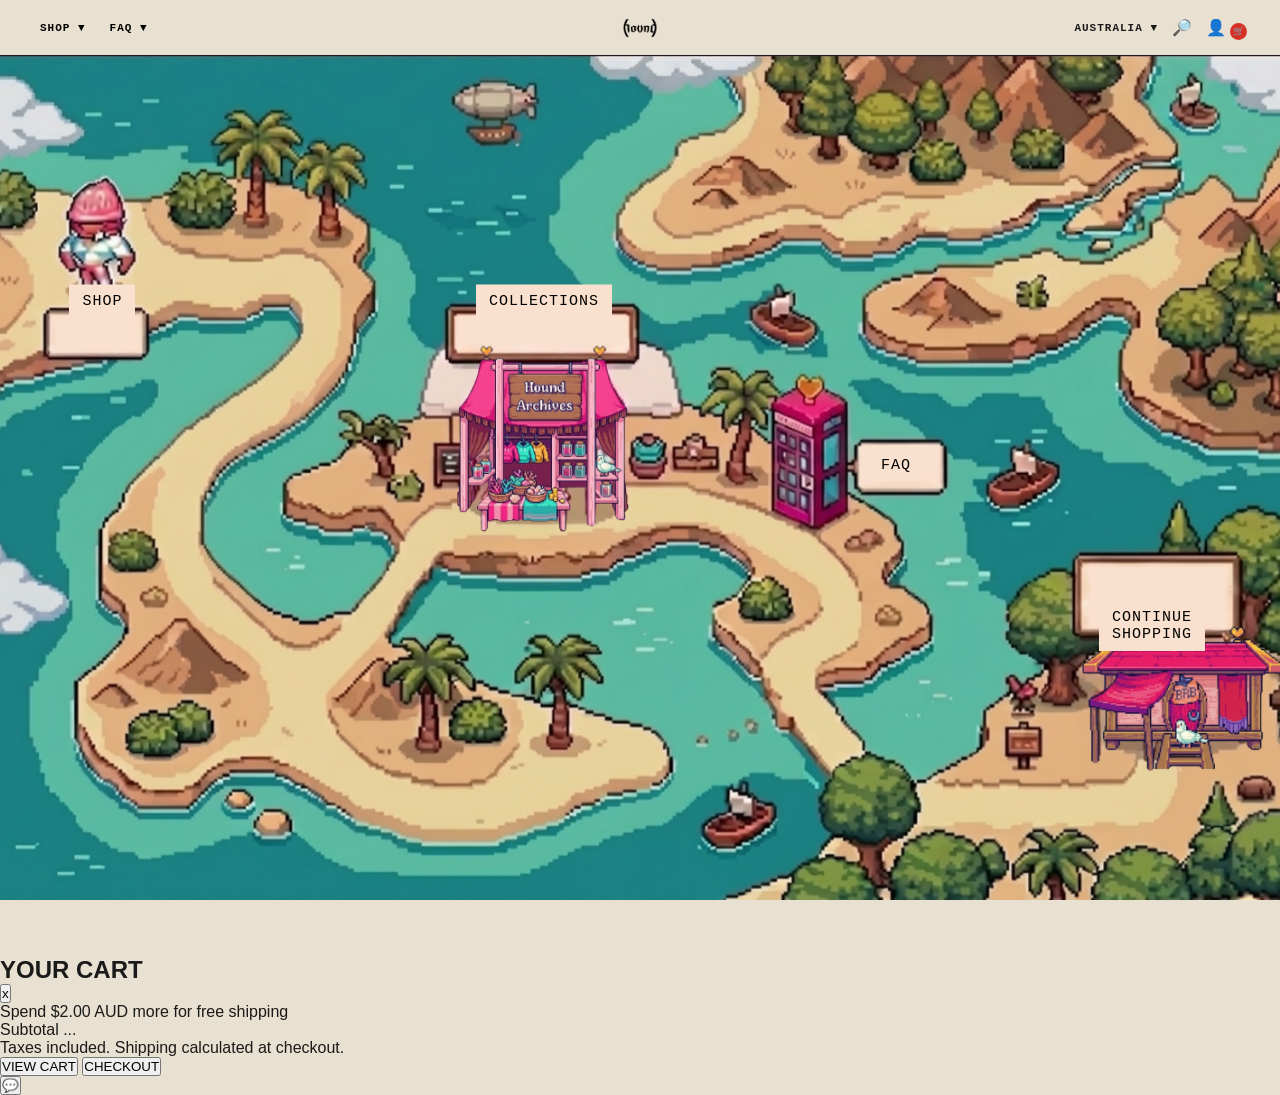
==== main.html @ 7e5f32ad "fixing pages" ====
<!DOCTYPE html>
<html lang="en">
<head>
    <meta charset="UTF-8">
    <title>Hound</title>

  
    <link rel="stylesheet" href="style.css">
</head>
<body>

<!--nav--->
<nav class="nav">
  <div class="nav__left">
      <button class="nav__btn" onclick="goto('products')" >SHOP ▼</button>
      <button class="nav__btn">FAQ ▼</button>
    </div>

    <div class="nav__logo" onclick="goto('home')">
      <img src="logo.png" alt="Hound" />
    </div>
  
  </div>
    
    <div class="nav__right">
          <span class="nav__country">AUSTRALIA ▼</span>
          <button class="nav__icon" aria-label="Search">🔎</button>
          <button class="nav__icon" aria-label="Account">👤</button>
          <button class="nav__cart" onclick="openCartDrawer()" aria-label="Open cart">
            <span class="nav__cart-badge" id="cart-badge">🛒</span>
            </button>
          </div>
    </nav>
      
  <!--home--->
<main class="page active" id="page-home">
  <div class="hero">
    <img src="bg.png" alt="Hound World Map"/>
    <button class="hotspot" style="left:8%; top:29%;" onclick="goto('products')">SHOP</button>
    <button class="hotspot" style="left:42.5%; top:29%;" onclick="goto('products')">COLLECTIONS</button>
    <button class="hotspot" style="left:70%; top:48.5%;">FAQ</button>
    <button class="hotspot" style="left: 90%; top:67.5%;" onclick="goto('products')">CONTINUE<br>SHOPPING</button>
  </div>
</main>

  <!--product page--->
  <main class="page" id="page-products">
    <div class="products__header">
      <p class="breadcrumb"><span onclick="goto('home')">HOME</span>/ ALL PRODUCTS</p>
      <h1 class="products__title">ALL PRODUCTS</h1>
      <div class="products__toolbar">
        <div class="products__toolbar-left">
          <button class="filter-btn">FILTER ▼</button>
          <span class="showing-count">SHOWING 8/8 PRODUCTS</span>
    </div>
    <button class="sort-btn">ALPHABETICALLY A-Z ▼</button>
  </div>
</div>
<div class="product-grid" id="product-grid"></div>
<footer class="footer">
  <div class="footer__newsletter">
    <p>Recieve updates first on offers, releases and more</p>
  <div class="newsletter-form">
    <input type="email" placeholder="Email address"/>
    <button type="button">SUBSCRIBE</button>
  </div>
</div>
<div class="footer__links">
  <p class="footer__links-title">ABOUT</p>
  <a>Our Story</a><a>Sustainability</a><a>Careers</a>
  </div>
</footer>
<p class="footer-copy">Copyright &copy; 2026 Hound Archives.</p>
</main>

<!--product page details--->
<main class="page" id="page-detail">
  <div class="detail__layout">
    <div class="detail__images" id="detail-images"></div>
    <div class="detail__info">
      <button class="back-btn" onclick="goto('products')">← BACK</button>
    <span class="preorder-badge" id="detail-badge">PRE-ORDER</span>
    <h1 class="detail__title" id="detail-title"></h1>
    <p class="detail__price" id="detail-price"></p>
    <div class="detail__desc" id="detail-desc"></div>
    <div class="swatch-section">
      <p class="swatch-label">COLOR<span id="swatch-label-text"></span></p>
        <div class="swatches" id="detail-swatches"></div>
      </div>
      <div class="swatch-section">
        <p class="swatch-label">SIZE</p>
        <div class="size-options" id="detail-sizes"></div>
      </div>
      <button class="preorder-btn" onclick="addToCartFromDetail()">PRE-ORDER NOW</button>
        </div>
      </div>
    </main>

    <!--product page checkout--->
    <main class="page" id="page-checkout">
      <div class="products__header">
        <p class="breadcrumb"><span onclick="goto('home')">HOME</span>/ ALL PRODUCTS</p>
        <h1 class="products__title">ALL PRODUCTS</h1>
        <div class="products__toolbar">
        <div class="products__toolbar-left">
          <button class="filter-btn">FILTER ▼</button>
          <span class="showing-count">SHOWING 8/8 PRODUCTS</span>
    </div>
    <button class="sort-btn">ALPHABETICALLY A-Z ▼</button>
    </div>
  </div>
  <div class="product-grid" id="product-grid"></div>
  <footer class="footer">
    <div class="footer__newsletter">
    <p>Receive updates first on offers, releases and more.</p>
    <div class="newsletter-form">
      <input type="email" placeholder="Email address" />
      <button type="button">SUBSCRIBE</button>
    </div>
  </div>
  <div class="footer__links">
    <p class="footer__links-title">ABOUT</p>
    <a>Our Story</a><a>Sustainability</a><a>Careers</a>
  </div>
</footer>
  <p class="footer-copy">Copyright &copy; 2026 Hound Archives.</p>
  </main>

<!--product page confrim--->
  <main class="page" id="page-confirm">
    <div class="confirm-wrap">
      <h1 class="confirm_title">ORDER<br>CONFIRMED!</h1>
      <p class="confirm__sub"> Order #12378617263 - Confirmed </p>
      <button class="btn-back-order" onclick="goto('order')">Go To Your Order</button>
</div>
</main>

  <!--half cart--->
  <div class="cart-overlay" id="cart-overlay">
    <div class="cart-backdrop" onclick="closeCartDrawer()"></div>
    <div class="cart-drawer">
      <div class="cart-drawer__header">
      <h2 class="cart-drawer__title">YOUR CART</h2>
      <button class="cart-drawer__close" onclick="closeCartDrawer()">x</button>
      <div class="cart-drawer__shipping">
      Spend $2.00 AUD more for free shipping
      <div class="shipping-bar"><div class="shipping-bar-fill"></div>
      <div class="cart-drawer__items" id="cart-items"></div>
      <div class="cart-drawer__footer">
      <div class="cart-subtotal">
      <span class="cart-subtotal__label">Subtotal</span>
      <span class="cart-subtotal__amount" id="cart-total">...</span>
      <p class="cart-tax-note">Taxes included. Shipping calculated at checkout.</p>
      <div class="cart-actios">
        <button class="btn-view-cart" onclick="closeCartDrawer()">VIEW CART</button>
        <button class="btn-co" onclick="goToCheckout()">CHECKOUT</button>

      </div>


    </div>
</div>
















  <button class="chatbot">💬</button>

   
    <script src="script.js"></script>



   
















</body>
</html>
---- style.css ----
@font-face {
  font-family: 'MyCustomFont';
  src: url(minecraft.ttf);
}

:root {
--cream: #e8e0d0;
--dark: #1a1a1a;
--red: #d93025;
--muted: rgba(0,0,0,0.12);
--pixel-font: 'MyCustomFont', monospace;
--mono-font: 'MyCustomFont', monospace;
--body-font: 'MyCustomFont', sans-serif;
--nav-h: 56px;
--ease: 0.18s ease;
}

/*--reset---*/
*, *::before, *::after { margin: 0; padding: 0; box-sizing: border-box;}
html, body {overflow-x: hidden;}
body {font-family: var(--body-font); background: var(--cream); color: var(--dark);}
img {display: block;}
button {font-family: inherit; cursor: pointer;}

/*--pages---*/
.page {display: none; min-height: 100vh; flex-direction: column; animation: fadeIn 0.25s ease;}
.page.active {display: flex;}
@keyframes fadeIn {from {opacity:0;} to {opacity:1;} }

/*--nav---*/
.nav{
display: grid;
grid-template-columns: 1fr auto 1fr;
align-items: center;
height: var(--nav-h);
padding: 0 40px;
background: var(--cream);
border-bottom: 1.5px solid var(--dark);position: sticky;
top: 0;
z-index: 100;
}

.nav__left  { display: flex; gap: 24px; align-items: center; }
.nav__right { display: flex; gap: 14px; align-items: center; justify-content: flex-end; }
.nav__logo img { height: 50px; width:auto; }


.nav__btn { font-family: var(--mono-font); font-size: 11px; font-weight: 700;
letter-spacing: 1px; background: none; border: none;
text-transform: uppercase; transition: opacity var(--ease);
}

.nav__btn:hover { opacity: 0.6; }
.nav__country { font-family: var(--mono-font); font-size: 11px; font-weight: 700; letter-spacing: 1px; }
.nav__icon { background: none; border: none; font-size: 16px; transition: transform var(--ease); }
.nav__icon:hover { transform: scale(1.15); }
.nav__cart { position: relative; background: none; border: none; font-size: 18px; transition: transform var(--ease); }
.nav__cart:hover { transform: scale(1.1); }
.nav__cart-badge { position: absolute; top: -5px; right: -7px;
background: var(--red); color: #fff;
font-size: 9px; width: 17px; height: 17px;
border-radius: 50%; display: flex; align-items: center; justify-content: center;
font-family: var(--mono-font); font-weight: 700; pointer-events: none;
}

/*--home---*/
#page-home {
  height: 100vh;
  overflow: hidden;
}

.hero {
  position: relative;
  width: 100%;
  height: calc(100vh - 56px);
  overflow: hidden;
}

.hero img {
  position: absolute;
  width: 100%;
  height: 100%;
  object-fit: cover;
}
 
.hotspot {
  position: absolute;
  transform: translate(-50%, -50%);  
  background: #fae0ce;
  border: none;
  font-family: var(--pixel-font);
  font-size: 15px;
  padding: 8px 13px;
  letter-spacing: 1px;
  text-transform: uppercase;
  white-space: nowrap;
  cursor: pointer;
}
.breadcrumb {font-size: 11px; letter-spacing: 1px; margin-bottom: 12px; font-family: monospace; cursor: pointer; text-decoration: underline;}
.products__title{font-family: 'MyCustomFont'; font-size: 28px; letter-spacing: 2px; margin-bottom: 20px;}
.products__toolbar{display: flex; justify-content: space-between; align-items: center; border-top: 1.5px solid var(--dark); border-bottom:1.5px solid var(--dark); padding: 8px ;}
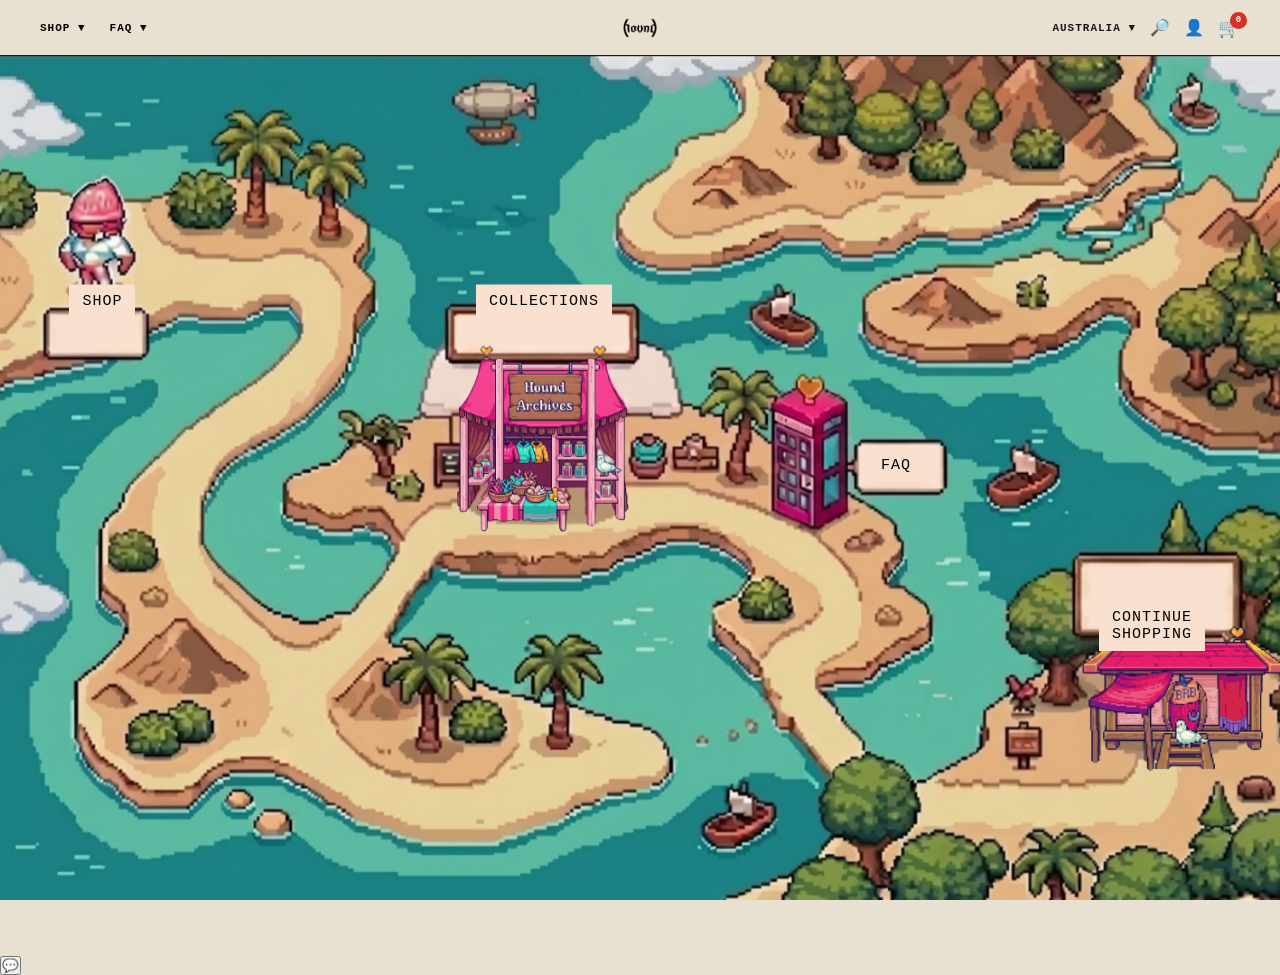
==== commit 04141caa: "cart popup" ====
--- a/main.html
+++ b/main.html
@@ -26,8 +26,8 @@
           <span class="nav__country">AUSTRALIA ▼</span>
           <button class="nav__icon" aria-label="Search">🔎</button>
           <button class="nav__icon" aria-label="Account">👤</button>
-          <button class="nav__cart" onclick="openCartDrawer()" aria-label="Open cart">
-            <span class="nav__cart-badge" id="cart-badge">🛒</span>
+          <button class="nav__cart" onclick="openCartDrawer()"> 🛒
+            <span class="nav__cart-badge" id="cart-badge">0</span>
             </button>
           </div>
     </nav>
@@ -142,22 +142,26 @@
       <div class="cart-drawer__header">
       <h2 class="cart-drawer__title">YOUR CART</h2>
       <button class="cart-drawer__close" onclick="closeCartDrawer()">x</button>
+      </div>
       <div class="cart-drawer__shipping">
       Spend $2.00 AUD more for free shipping
       <div class="shipping-bar"><div class="shipping-bar-fill"></div>
+    </div>
+  </div>
       <div class="cart-drawer__items" id="cart-items"></div>
       <div class="cart-drawer__footer">
       <div class="cart-subtotal">
       <span class="cart-subtotal__label">Subtotal</span>
       <span class="cart-subtotal__amount" id="cart-total">...</span>
       <p class="cart-tax-note">Taxes included. Shipping calculated at checkout.</p>
-      <div class="cart-actios">
+    </div>
+      <div class="cart-actions">
         <button class="btn-view-cart" onclick="closeCartDrawer()">VIEW CART</button>
+      
         <button class="btn-co" onclick="goToCheckout()">CHECKOUT</button>
 
-      </div>
-
-
+          </div>
+      </div>
     </div>
 </div>
 
--- a/style.css
+++ b/style.css
@@ -101,4 +101,8 @@
 .products__toolbar{display: flex; justify-content: space-between; align-items: center; border-top: 1.5px solid var(--dark); border-bottom:1.5px solid var(--dark); padding: 8px ;}
 
 
- + /*--cart---*/
+ .cart-overlay {display: none; position: fixed; inset: 0; z-index: 200; background: rgba(0,0,0,0.50);}
+ .cart-overlay.open {display: flex;}
+ .cart-backdrop {flex: 1; background: rgba(0,0,0,0.12);}
+ .cart-drawer {width: 420px; background: #e8e0d0; display: flex;flex-direction: column; box-shadow: -6px 0 28px rgba(0,0,0,0.12); max-height: 100vh;}
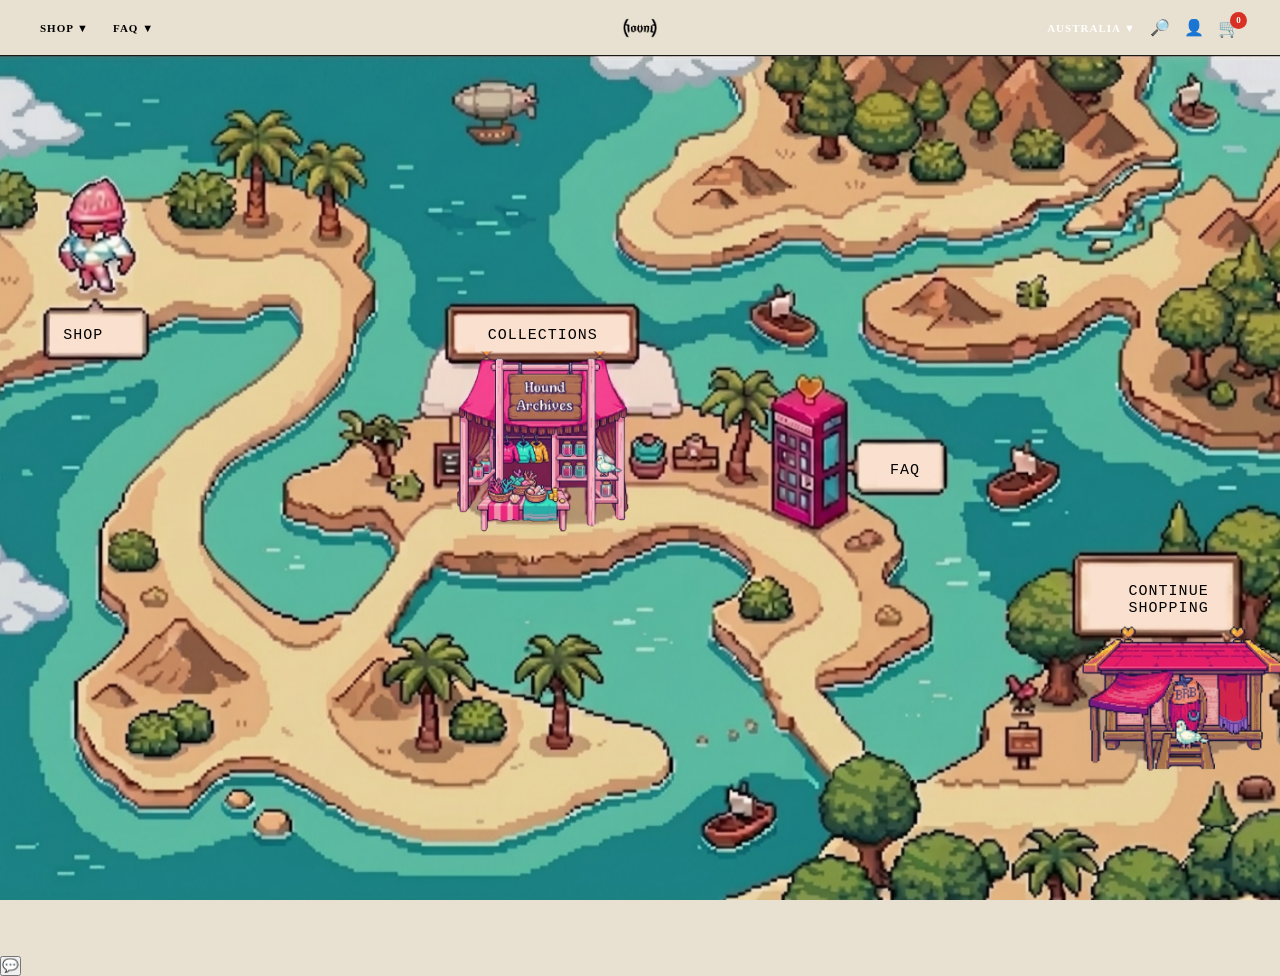
==== commit 69e70e6e: "cart refinment n product grid" ====
--- a/main.html
+++ b/main.html
@@ -20,7 +20,7 @@
       <img src="logo.png" alt="Hound" />
     </div>
   
-  </div>
+  
     
     <div class="nav__right">
           <span class="nav__country">AUSTRALIA ▼</span>
@@ -36,27 +36,27 @@
 <main class="page active" id="page-home">
   <div class="hero">
     <img src="bg.png" alt="Hound World Map"/>
-    <button class="hotspot" style="left:8%; top:29%;" onclick="goto('products')">SHOP</button>
-    <button class="hotspot" style="left:42.5%; top:29%;" onclick="goto('products')">COLLECTIONS</button>
-    <button class="hotspot" style="left:70%; top:48.5%;">FAQ</button>
-    <button class="hotspot" style="left: 90%; top:67.5%;" onclick="goto('products')">CONTINUE<br>SHOPPING</button>
+    <button class="hotspot" style="left:6.5%; top:33%;" onclick="goto('products')">SHOP</button>
+    <button class="hotspot" style="left:42.4%; top:33%;" onclick="goto('products')">COLLECTIONS</button>
+    <button class="hotspot" style="left:70.7%; top:49%;">FAQ</button>
+    <button class="hotspot" style="left: 91.3%; top:64.5%;" onclick="goto('products')">CONTINUE<br>SHOPPING</button>
   </div>
 </main>
 
   <!--product page--->
   <main class="page" id="page-products">
-    <div class="products__header">
+    <div class="products__bg">
       <p class="breadcrumb"><span onclick="goto('home')">HOME</span>/ ALL PRODUCTS</p>
       <h1 class="products__title">ALL PRODUCTS</h1>
       <div class="products__toolbar">
         <div class="products__toolbar-left">
           <button class="filter-btn">FILTER ▼</button>
-          <span class="showing-count">SHOWING 8/8 PRODUCTS</span>
+          <span class="showing-count">SHOWING 7/7 PRODUCTS</span>
     </div>
     <button class="sort-btn">ALPHABETICALLY A-Z ▼</button>
   </div>
-</div>
-<div class="product-grid" id="product-grid"></div>
+  <div class="product-grid" id="product-grid"></div>
+</div>
 <footer class="footer">
   <div class="footer__newsletter">
     <p>Recieve updates first on offers, releases and more</p>
--- a/style.css
+++ b/style.css
@@ -9,8 +9,7 @@
 --red: #d93025;
 --muted: rgba(0,0,0,0.12);
 --pixel-font: 'MyCustomFont', monospace;
---mono-font: 'MyCustomFont', monospace;
---body-font: 'MyCustomFont', sans-serif;
+--mono-font: monospace;
 --nav-h: 56px;
 --ease: 0.18s ease;
 }
@@ -18,14 +17,14 @@
 /*--reset---*/
 *, *::before, *::after { margin: 0; padding: 0; box-sizing: border-box;}
 html, body {overflow-x: hidden;}
-body {font-family: var(--body-font); background: var(--cream); color: var(--dark);}
+body {font-family: 'MyCustomFont'; background: var(--cream); color: #fff;}
 img {display: block;}
 button {font-family: inherit; cursor: pointer;}
 
 /*--pages---*/
 .page {display: none; min-height: 100vh; flex-direction: column; animation: fadeIn 0.25s ease;}
 .page.active {display: flex;}
-@keyframes fadeIn {from {opacity:0;} to {opacity:1;} }
+
 
 /*--nav---*/
 .nav{
@@ -45,26 +44,26 @@
 .nav__logo img { height: 50px; width:auto; }
 
 
-.nav__btn { font-family: var(--mono-font); font-size: 11px; font-weight: 700;
+.nav__btn { font-family: 'MyCustomFont'; font-size: 11px; font-weight: 700;
 letter-spacing: 1px; background: none; border: none;
 text-transform: uppercase; transition: opacity var(--ease);
 }
 
 .nav__btn:hover { opacity: 0.6; }
-.nav__country { font-family: var(--mono-font); font-size: 11px; font-weight: 700; letter-spacing: 1px; }
-.nav__icon { background: none; border: none; font-size: 16px; transition: transform var(--ease); }
+.nav__country { font-family: 'MyCustomFont'; font-size: 11px; font-weight: 700; letter-spacing: 1px; }
+.nav__icon { background: none; border: none; font-size: 16px; }
 .nav__icon:hover { transform: scale(1.15); }
-.nav__cart { position: relative; background: none; border: none; font-size: 18px; transition: transform var(--ease); }
+.nav__cart { position: relative; background: none; border: none; font-size: 18px;}
 .nav__cart:hover { transform: scale(1.1); }
 .nav__cart-badge { position: absolute; top: -5px; right: -7px;
 background: var(--red); color: #fff;
 font-size: 9px; width: 17px; height: 17px;
 border-radius: 50%; display: flex; align-items: center; justify-content: center;
-font-family: var(--mono-font); font-weight: 700; pointer-events: none;
+font-family: 'MyCustomFont'; font-weight: 700; pointer-events: none;
 }
 
 /*--home---*/
-#page-home {
+.page-home {
   height: 100vh;
   overflow: hidden;
 }
@@ -96,13 +95,76 @@
   white-space: nowrap;
   cursor: pointer;
 }
-.breadcrumb {font-size: 11px; letter-spacing: 1px; margin-bottom: 12px; font-family: monospace; cursor: pointer; text-decoration: underline;}
+
+ /*--cart popup---*/
+ .cart-overlay {display: none; position: fixed; inset: 0; z-index: 200; background: rgba(0,0,0,0.50);}
+ .cart-overlay.open {display: flex;}
+ .cart-backdrop{flex: 1; background: rgba(0,0,0,0.12);}
+ .cart-drawer{width: 420px; background: #e8e0d0; display: flex;flex-direction: column; box-shadow: -6px 0 28px rgba(0,0,0,0.12); max-height: 100vh;}
+
+ .cart-drawer__header{display: flex; justify-content: space-between; align-items:center; padding: 28px 28px 16px; border-bottom: 1.5px solid color(#1a1a1a); flex-shrink: 0;}
+ .cart-drawer__title{font-size: 22px; font-weight: 600; letter-spacing: 1px;}
+ .cart-drawer__close{background:none; border:none; font-size:22px; font-weight:300; transition:opacity var(--ease);}
+ .cart-drawer__close:hover {opacity: 0.55;}
+ .cart-drawer__shipping { padding: 10px 28px; font-size: 12px; border-bottom: 1px solid var(--muted); flex-shrink: 0; }
+
+ .shipping-bar {width: 100%; height: 3px; background: #ccc; margin-top: 7px; border-radius: 2px; overflow: hidden; }
+ .shipping-bar-fill{background: var(--dark); width: 97%; border-radius: 2px; }
+
+ .cart-drawer__items { flex: 1; overflow-y: auto; padding: 16px 28px; display: flex; flex-direction: column; gap: 22px; }
+ .cart-item { display: flex; gap: 14px; }
+ .cart-item__swatch {width: 72px; height: 88px; flex-shrink: 0;}
+ .cart-item__details{flex: 1; }
+ .cart-item__top{display: flex; justify-content: space-between; gap: 8px;}
+ .cart-item__name{ font-weight: 600; font-size: 14px; margin-bottom: 2px;}
+ .cart-item__price{ font-size: 13px; font-weight: 600; white-space: nowrap; font-family: 'MyCustomFont'; }
+ .cart-item__sub { font-size:12px; opacity: 0.65; margin-bottom:2px; }
+
+ .qty-control { display: inline-flex; align-items: center; gap: 10px; border: 1px solid var(--dark); padding: 4px 10px; margin-top: 10px; }
+ .qty-btn {background: none; border: none; font-size: 15px; font-family: 'MyCustomFont';  }
+ .qty-btn:hover{opacity: 0.55;}
+ .qty-val {font-family: 'MyCustomFont'; font-size: 13px; min-width: 18px; text-align: center; }
+
+ .remove-btn { background: none; border: none; margin-left: 8px; font-size: 14px; opacity: 0.45; transition: opacity var(--ease); }
+ .remove-btn:hover { opacity: 0.9; }
+
+ .cart-drawer__footer { padding: 20px 28px 28px; border-top: 1.5px solid var(--dark); flex-shrink: 0; }
+ .cart-subtotal {display:flex; justify-content:space-between; align-items:baseline; margin-bottom:6px; }
+ .cart-subtotal__label { font-size: 20px; font-weight: 600; }
+ .cart-subtotal__amount { font-size: 22px; font-weight: 700; font-family:'MyCustomFont';}
+ .cart-tax-note{ font-size: 11px; opacity: 0.55; margin-bottom: 18px; }
+ .cart-actions{display: flex; gap: 10px; }
+ .btn-view-cart{flex:1; border:1.5px solid var(--dark); background:none; font-family:'MyCustomFont'; font-size:12px; font-weight:700; padding: 14px; letter-spacing: 1px; transition: background var(--ease), color var(--ease); }
+ .btn-view-cart:hover{ background: var(--dark); color:#e8e0d0; }
+ .btn-checkout{ flex: 1; background: var(--dark); color: #e8e0d0; border: 1.5px solid var(--dark); font-family: 'MyCustomFont'; font-size: 12px; font-weight: 700; padding: 14px; letter-spacing: 1px; transition: opacity var(--ease); }
+ .btn-checkout:hover{ opacity: 0.82; }
+
+  /*--product page---*/
+.products__bg {
+  background-image: url(cloud.png);
+  background-size: cover;
+  background-repeat: no-repeat;
+  background-position: center;
+  min-height: 100vh;
+  
+}
+.breadcrumb {font-size: 11px; letter-spacing: 1px; margin-bottom: 20px; font-family: monospace; cursor: pointer; text-decoration: underline;}
 .products__title{font-family: 'MyCustomFont'; font-size: 28px; letter-spacing: 2px; margin-bottom: 20px;}
 .products__toolbar{display: flex; justify-content: space-between; align-items: center; border-top: 1.5px solid var(--dark); border-bottom:1.5px solid var(--dark); padding: 8px ;}
+.products__toolbar-left{display: flex; gap: 16px; align-items: center;}
+.showing-count{font-size:11px; font-family: monospace; opacity:0.6;}
+.filter-btn { font-family: monospace; font-size: 11px; font-weight: 700; border: 1.5px; background: none; padding: 6px 14px; letter-spacing: 1px; color:#fff;}
+.filter-btn:hover {background: var(--dark); color: #e8e0d0;}
 
+.sort-btn { font-family: monospace; font-size: 11px; font-weight: 700; background: none; border: none; letter-spacing: 1px; color:#fff}
 
- /*--cart---*/
- .cart-overlay {display: none; position: fixed; inset: 0; z-index: 200; background: rgba(0,0,0,0.50);}
- .cart-overlay.open {display: flex;}
- .cart-backdrop {flex: 1; background: rgba(0,0,0,0.12);}
- .cart-drawer {width: 420px; background: #e8e0d0; display: flex;flex-direction: column; box-shadow: -6px 0 28px rgba(0,0,0,0.12); max-height: 100vh;}
+.product-grid {display:grid; grid-template-columns: repeat(4, 1fr); padding: 0 60px }
+.product-card {border-right: 1px solid var(--muted); border-bottom: 1px solid var(--muted); cursor: pointer; transition: opacity var(--ease);}
+.product-card:hover {opacity: 1;}
+.product-card:nth-child(4n) {border-right: none;}
+.product-card__img { width: 100%; aspect-ratio: 3/4; object-fit: cover;} 
+.product-card__placeholder { width: 100%; aspect-ratio: 3/4; display: flex; align-items: center; justify-content: center; font-size: 11px; font-family: var(--mono-font); color: rgba(255,255,255,0.35);}
+.product-card__info {padding: 12px 16px 20px;}
+.product-card__name {font-family: var(--pixel-font); font-size: 8.5px; letter-spacing: 1px; line-height: 1.7; margin-bottom: 5px;}
+.product-card__price {font-family: monospace; font-size: 12px; opacity:0.75;}
+
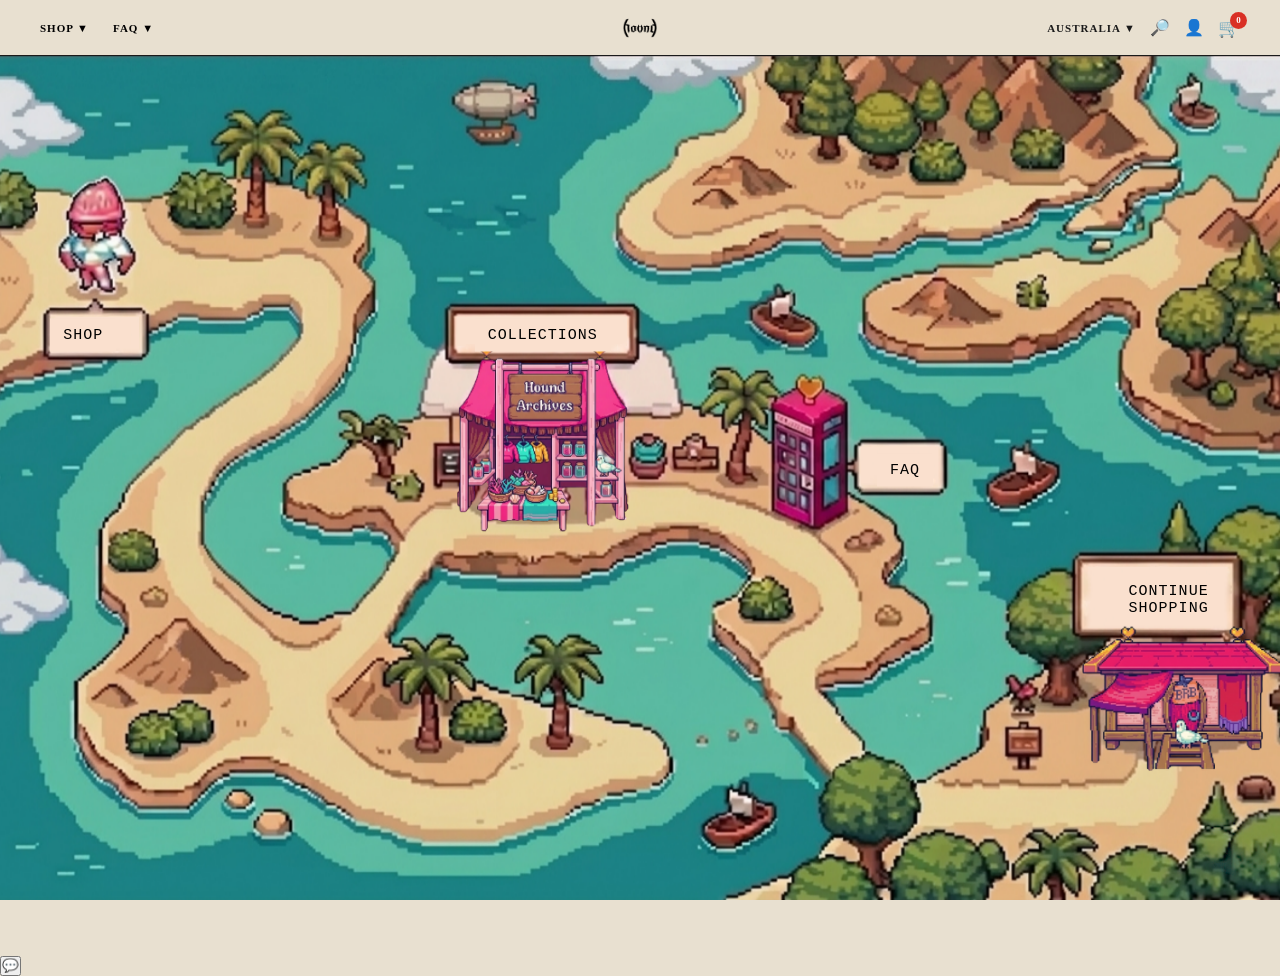
==== commit e37cb0e3: "cart final" ====
--- a/main.html
+++ b/main.html
@@ -24,13 +24,18 @@
     
     <div class="nav__right">
           <span class="nav__country">AUSTRALIA ▼</span>
-          <button class="nav__icon" aria-label="Search">🔎</button>
+          <button class="nav__icon" aria-label="Search" onclick="toggleSearch()">🔎</button>
           <button class="nav__icon" aria-label="Account">👤</button>
           <button class="nav__cart" onclick="openCartDrawer()"> 🛒
             <span class="nav__cart-badge" id="cart-badge">0</span>
             </button>
           </div>
     </nav>
+
+    <div class="search-bar" id="search-bar">
+      <input type="text" id="search-input" placeholder="SEARCH FOR..." oninput="searchProducts()" />
+      <button onclick="toggleSearch()">✕</button>
+    </div>
       
   <!--home--->
 <main class="page active" id="page-home">
@@ -84,7 +89,7 @@
     <p class="detail__price" id="detail-price"></p>
     <div class="detail__desc" id="detail-desc"></div>
     <div class="swatch-section">
-      <p class="swatch-label">COLOR<span id="swatch-label-text"></span></p>
+      <p class="swatch-label" <span id="swatch-label-text"></span></p>
         <div class="swatches" id="detail-swatches"></div>
       </div>
       <div class="swatch-section">
@@ -96,35 +101,92 @@
       </div>
     </main>
 
-    <!--product page checkout--->
-    <main class="page" id="page-checkout">
-      <div class="products__header">
-        <p class="breadcrumb"><span onclick="goto('home')">HOME</span>/ ALL PRODUCTS</p>
-        <h1 class="products__title">ALL PRODUCTS</h1>
-        <div class="products__toolbar">
-        <div class="products__toolbar-left">
-          <button class="filter-btn">FILTER ▼</button>
-          <span class="showing-count">SHOWING 8/8 PRODUCTS</span>
-    </div>
-    <button class="sort-btn">ALPHABETICALLY A-Z ▼</button>
-    </div>
-  </div>
-  <div class="product-grid" id="product-grid"></div>
-  <footer class="footer">
-    <div class="footer__newsletter">
-    <p>Receive updates first on offers, releases and more.</p>
-    <div class="newsletter-form">
-      <input type="email" placeholder="Email address" />
-      <button type="button">SUBSCRIBE</button>
-    </div>
-  </div>
-  <div class="footer__links">
-    <p class="footer__links-title">ABOUT</p>
-    <a>Our Story</a><a>Sustainability</a><a>Careers</a>
-  </div>
-</footer>
-  <p class="footer-copy">Copyright &copy; 2026 Hound Archives.</p>
-  </main>
+  <!--product page checkout--->
+  <main class="page" id="page-checkout">
+    <div class="checkout__layout">
+      <div class="checkout__form-side">
+      <h1 class="checkout__title">CHECKOUT</h1>
+      <div class="form-section">
+        <p class="form-section__title">CONTACT</p>
+        <div class="form-row">
+        <div class="form-field">
+        <label>Email</label>
+        <input type="email" placeholder="hound@gmail.com" />
+        </div>
+      </div>
+    </div>
+      <div class="form-section">
+      <p class="form-section__title">SHIPPING ADDRESS</p>
+      <div class="form-row">
+        <div class="form-field">
+        <label>First name</label>
+        <input type="text" />
+      </div>
+        <div class="form-field">
+          <label>Last name</label>
+            <input type="text" />
+          </div>
+        </div>
+        <div class="form-row">
+        <div class="form-field">
+        <label>Address</label>
+        <input type="text" />
+        </div>
+      </div>
+        <div class="form-row">
+        <div class="form-field">
+        <label>City</label>
+        <input type="text" />
+        </div>
+        <div class="form-field">
+        <label>Postcode</label>
+        <input type="text" />
+      </div>
+    </div>
+  </div>
+        <div class="form-section">
+        <p class="form-section__title">PAYMENT</p>
+        <div class="form-row">
+        <div class="form-field">
+        <label>Card number</label>
+        <input type="text" placeholder="1234 5678 9012 3456" />
+        </div>
+      </div>
+        <div class="form-row">
+        <div class="form-field">
+        <label>Expiry</label>
+        <input type="text" placeholder="MM / YY" />
+        </div>
+        <div class="form-field">
+        <label>CVV</label>
+        <input type="text" placeholder="123" />
+        </div>
+      </div>
+    </div>
+    
+    <button class="btn-pay" onclick="placeOrder()">PAY NOW</button>
+    </div>
+    
+    <div class="checkout__summary-side">
+    <p class="summary-section-title">ORDER SUMMARY</p>
+    <div id="checkout-summary-items"></div>
+    <div class="summary-totals">
+      <div class="summary-row">
+          <span>Subtotal</span>
+            <span id="summary-subtotal">$0.00 AUD</span>
+      </div>
+      <div class="summary-row">
+        <span>Shipping</span>
+          <span>Free</span>
+        </div>
+      <div class="summary-row summary-row--total">
+      <span>Total</span>
+      <span id="summary-total">$0.00 AUD</span>
+      </div>
+    </div>
+  </div>
+</div>
+</main>
 
 <!--product page confrim--->
   <main class="page" id="page-confirm">
@@ -158,7 +220,7 @@
       <div class="cart-actions">
         <button class="btn-view-cart" onclick="closeCartDrawer()">VIEW CART</button>
       
-        <button class="btn-co" onclick="goToCheckout()">CHECKOUT</button>
+        <button class="btn-checkout" onclick="goToCheckout()">CHECKOUT</button>
 
           </div>
       </div>
--- a/style.css
+++ b/style.css
@@ -17,7 +17,7 @@
 /*--reset---*/
 *, *::before, *::after { margin: 0; padding: 0; box-sizing: border-box;}
 html, body {overflow-x: hidden;}
-body {font-family: 'MyCustomFont'; background: var(--cream); color: #fff;}
+body {font-family: 'MyCustomFont'; background: var(--cream); color: #1a1a1a;}
 img {display: block;}
 button {font-family: inherit; cursor: pointer;}
 
@@ -25,6 +25,48 @@
 .page {display: none; min-height: 100vh; flex-direction: column; animation: fadeIn 0.25s ease;}
 .page.active {display: flex;}
 
+/*--search bar---*/
+
+.search-bar {
+position: absolute;
+top: 56px;
+left: 0;
+width: 100%;
+background: var(--cream);
+border-bottom: 1.5px solid var(--dark);
+padding: 12px 40px;
+z-index: 99;
+display: none;
+}
+
+.search-bar.open {
+display: flex;
+gap: 12px;
+align-items: center;
+}
+
+.search-bar input {
+font-family: var(--pixel-font);
+flex: 1;
+border: 1.5px solid var(--dark);
+background: none;
+padding: 10px 14px;
+font-size: 10px;
+letter-spacing: 1px;
+outline: none;
+}
+
+.search-bar button {
+font-size: 18px;
+background: none;
+border: none;
+cursor: pointer;
+opacity: 0.6;
+}
+
+.search-bar button:hover {
+opacity: 1;
+}
 
 /*--nav---*/
 .nav{
@@ -102,7 +144,7 @@
  .cart-backdrop{flex: 1; background: rgba(0,0,0,0.12);}
  .cart-drawer{width: 420px; background: #e8e0d0; display: flex;flex-direction: column; box-shadow: -6px 0 28px rgba(0,0,0,0.12); max-height: 100vh;}
 
- .cart-drawer__header{display: flex; justify-content: space-between; align-items:center; padding: 28px 28px 16px; border-bottom: 1.5px solid color(#1a1a1a); flex-shrink: 0;}
+ .cart-drawer__header{display: flex; justify-content: space-between; align-items:center; padding: 28px 28px 16px; border-bottom: 1.5px solid #fff; flex-shrink: 0;}
  .cart-drawer__title{font-size: 22px; font-weight: 600; letter-spacing: 1px;}
  .cart-drawer__close{background:none; border:none; font-size:22px; font-weight:300; transition:opacity var(--ease);}
  .cart-drawer__close:hover {opacity: 0.55;}
@@ -141,16 +183,18 @@
 
   /*--product page---*/
 .products__bg {
+  padding: 28px 60px 0;
   background-image: url(cloud.png);
   background-size: cover;
   background-repeat: no-repeat;
   background-position: center;
   min-height: 100vh;
+  color: #fff;
   
 }
 .breadcrumb {font-size: 11px; letter-spacing: 1px; margin-bottom: 20px; font-family: monospace; cursor: pointer; text-decoration: underline;}
 .products__title{font-family: 'MyCustomFont'; font-size: 28px; letter-spacing: 2px; margin-bottom: 20px;}
-.products__toolbar{display: flex; justify-content: space-between; align-items: center; border-top: 1.5px solid var(--dark); border-bottom:1.5px solid var(--dark); padding: 8px ;}
+.products__toolbar{display: flex; justify-content: space-between; align-items: center; border-top: 1.5px solid #fff; padding: 8px ; margin-top: -10px;}
 .products__toolbar-left{display: flex; gap: 16px; align-items: center;}
 .showing-count{font-size:11px; font-family: monospace; opacity:0.6;}
 .filter-btn { font-family: monospace; font-size: 11px; font-weight: 700; border: 1.5px; background: none; padding: 6px 14px; letter-spacing: 1px; color:#fff;}
@@ -158,8 +202,8 @@
 
 .sort-btn { font-family: monospace; font-size: 11px; font-weight: 700; background: none; border: none; letter-spacing: 1px; color:#fff}
 
-.product-grid {display:grid; grid-template-columns: repeat(4, 1fr); padding: 0 60px }
-.product-card {border-right: 1px solid var(--muted); border-bottom: 1px solid var(--muted); cursor: pointer; transition: opacity var(--ease);}
+.product-grid {display:grid; grid-template-columns: repeat(4, 1fr); padding: 30px 60px 0; column-gap:40px; row-gap:30px; }
+.product-card {border-right: 1px solid var(--muted); cursor: pointer; transition: opacity var(--ease);}
 .product-card:hover {opacity: 1;}
 .product-card:nth-child(4n) {border-right: none;}
 .product-card__img { width: 100%; aspect-ratio: 3/4; object-fit: cover;} 
@@ -168,3 +212,92 @@
 .product-card__name {font-family: var(--pixel-font); font-size: 8.5px; letter-spacing: 1px; line-height: 1.7; margin-bottom: 5px;}
 .product-card__price {font-family: monospace; font-size: 12px; opacity:0.75;}
 
+/*footer*/
+
+.footer {background: var(--cream); border-top: 1.5px solid var(--dark); padding: 48px 60px 32px; display: grid; grid-template-columns: 1fr 1fr; gap: 40px;}
+.footer__newsletter {display: flex; flex-direction: column; gap: 14px;}
+.footer__newsletter p {font-size: 13px;}
+.newsletter-form {display: flex; border: 1.5px solid var(--dark);}
+.newsletter-form input { flex: 1; border: none; background: none; padding: 10px 14px; font-family: monospace; font-size: 13px; outline: none;}
+.newsletter-form button { background: none; border: none; border-left: 1.5px solid var(--dark); font-family: monospace; font-size: 11px; font-weight: 700; padding: 10px 18px; letter-spacing: 1px; transition: background var(--ease), color var(--ease);}
+.newsletter-form button:hover {background: var(--dark); color: var(--cream); }
+.footer__links {display: flex; flex-direction: column; gap: 10px; align-items: flex-end;}
+.footer__links-title {font-family: var(--mono-font); font-size: 11px; font-weight: 700; letter-spacing: 2px; margin-bottom: 4px; }
+.footer__links a {font-size: 13px; cursor: pointer;}
+.footer__links a:hover {text-decoration: underline;}
+.footer-copy { font-size: 11px; opacity: 0.55; padding: 20px 60px; border-top: 1px solid var(--muted); }
+
+
+/*product detail*/
+.detail__layout {flex: 1; display: grid; grid-template-columns: 1fr 1fr;}
+.detail__images {background: linear-gradient(180deg, #7ec8c0 60%, var(--cream) 100%); display: grid; grid-template-columns: 1fr 1fr; gap: 2px; padding: 2px;}
+.detail__img-wrap {background: #ddd8cc; overflow: hidden; position: relative; }
+.detail__img-wrap img { width: 100%; height: 100%; object-fit: cover; transition: transform 0.4s ease;}
+.detail__img-wrap:hover img { transform: scale(1.03); }
+.tryon-label {position: absolute; bottom: 12px; left: 12px; background: rgba(0,0,0,0.72); color: #fff; font-family: monospace; font-size: 10px; font-weight: 700; padding: 5px 10px; letter-spacing: 1.5px;}
+.detail__info {padding: 48px 48px 40px; display: flex; flex-direction: column; gap: 18px; overflow-y: auto; }
+.back-btn {background: none; border: none; font-family: monospace; font-size: 11px; font-weight: 700; align-self: flex-start; letter-spacing: 1px; opacity: 0.55; transition: opacity var(--ease); }
+.back-btn:hover { opacity: 1; }
+.preorder-badge { display: inline-block; border: 1.5px solid var(--dark); font-family: monospace; font-size: 10px; font-weight: 700; padding: 4px 10px; letter-spacing: 2px; align-self: flex-start; }
+.detail__title {font-family: var(--pixel-font); font-size: 26px; line-height: 1.45; letter-spacing: 2px;}
+.detail__price {font-family: monospace; font-size: 20px; font-weight: 700; }
+.detail__desc {font-size: 13px; line-height: 1.75; font-family: monospace; font-weight: ;}
+.detail__desc ul {margin-top: 8px; padding-left: 20px;}
+.detail__desc li { margin-bottom: 5px; font-size: 12px;}
+.swatch-section {display: flex; flex-direction: column; gap: 10px; }
+.swatch-label { font-family: monospace; font-size: 10px; font-weight: 700; letter-spacing: 2px; text-transform: uppercase; }
+.swatches {display: flex; gap: 8px;}
+.swatch { width: 38px; height: 38px; border: 2px solid transparent; transition: border-color var(--ease), transform 0.1s; }
+.swatch.active, .swatch:hover { border-color: var(--dark); transform: scale(1.08); }
+.size-options { display: flex; gap: 8px; flex-wrap: wrap; }
+.size-btn {width: 46px; height: 38px; border: 1.5px solid var(--dark); background: none; font-family: monospace; font-size: 11px; font-weight: 700; letter-spacing: 1px; transition: background var(--ease), color var(--ease);}
+.size-btn.active, .size-btn:hover { background: var(--dark); color: var(--cream); }
+.preorder-btn {background: var(--red); color: #fff; border: none; font-family: var(--pixel-font); font-size: 11px; letter-spacing: 2px; padding: 18px 36px; text-transform: uppercase; transition: opacity var(--ease); align-self: flex-start; margin-top: 4px;}
+.preorder-btn:hover {opacity: 0.88;}
+
+
+
+
+
+/*ai chatbot*/
+.chatbot-fab{position: fixed; bottom: 28px; right: 28px; width: 52px; height: 52px; background: var(--dark); color: #e8e0d0; border: none; border-radius: 50%; font-size: 20px; z-index: 150; display: flex; align-items: center; justify-content: center; box-shadow: 0 4px 18px rgba(0,0,0,0.28); transition: transform 0.2s;}
+   .chatbot-fab:hover{transform: scale(1.12);}
+
+
+/*checkout*/
+   .checkout__layout{flex: 1; display: grid; grid-template-columns: 1fr 420px;}
+   .checkout__form-side {padding: 48px 60px; border-right: 1.5px solid var(--dark);}
+   .checkout__title {font-family: 'MyCustomFont'; font-size: 18px; letter-spacing: 2px; margin-bottom: 32px;}
+   .form-section {margin-bottom: 30px;}
+   .form-section__title { font-family: var(--mono-font); font-size: 11px; font-weight: 700; letter-spacing: 2px; margin-bottom: 14px; text-transform: uppercase; padding-bottom: 8px; border-bottom: 1px solid var(--muted); }
+   .form-row { display: flex; gap: 12px; margin-bottom: 12px; }
+   .form-field { flex: 1; display: flex; flex-direction: column; gap: 5px; }
+   .form-field label {font-size: 10px; font-family: var(--mono-font); opacity: 0.6; letter-spacing: 1.5px; text-transform: uppercase; }
+   .form-field input, .form-field select { border: 1.5px solid var(--dark); background: none; padding: 11px 12px; font-family: var(--body-font); font-size: 13px; outline: none; width: 100%; }
+   .form-field input:focus {border-color: #555;}
+   .btn-pay { background: var(--dark); color: #e8e0d0; border: none; font-family: var(--pixel-font); font-size: 10px; letter-spacing: 2px; padding: 18px 42px; margin-top: 10px; transition: opacity var(--ease); }
+   .btn-pay:hover{opacity: 0.82;}
+   .checkout__summary-side {padding: 48px 40px; background: #ddd8cc; overflow-y: auto; }
+   .summary-section-title { font-family: var(--mono-font); font-size: 11px; font-weight: 700; letter-spacing: 2px; margin-bottom: 22px; text-transform: uppercase; }
+   .summary-item{display: flex; gap: 12px; margin-bottom: 18px; padding-bottom: 18px; border-bottom: 1px solid rgba(0,0,0,0.1); }
+   .summary-item__img{width: 64px; height: 80px; flex-shrink: 0; position: relative; }
+   .summary-item__qty-badge{position: absolute; top: -8px; right: -8px; width: 20px; height: 20px; background: var(--dark); color: var(--cream); border-radius: 50%; font-size: 10px; display: flex; align-items: center; justify-content: center; font-family: var(--mono-font); }
+   .summary-item__details{flex: 1;}
+   .summary-item__name { font-weight: 600; font-size: 13px; margin-bottom: 3px; }
+   .summary-item__sub{ font-size: 11px; opacity: 0.65; }
+   .summary-item__price { font-family: var(--mono-font); font-size: 13px; font-weight: 700; white-space: nowrap; }
+   .summary-totals { margin-top: 8px; display: flex; flex-direction: column; gap: 11px; }
+   .summary-row { display: flex; justify-content: space-between; font-size: 13px; }
+   .summary-row--total { font-weight: 700; font-size: 16px; border-top: 1.5px solid var(--dark); padding-top: 13px; margin-top: 4px; }
+   
+   /*confirm*/
+   .confirm__wrap { flex: 1; display: flex; align-items: center; justify-content: center; flex-direction: column; gap: 24px; padding: 80px 40px; text-align: center; }
+   .confirm__title{ font-family: 'MyCustomFont'; font-size: 22px; letter-spacing: 3px; line-height: 1.65; }
+   .confirm__sub{font-size: 14px; line-height: 1.8; max-width: 400px; opacity: 0.7; }
+   .btn-back-home{background: var(--dark); color:#e8e0d0; border: none; font-family: var(--pixel-font); font-size: 9px; padding: 16px 34px; letter-spacing: 2px; margin-top: 12px; transition: opacity var(--ease);}
+   .btn-back-home:hover { opacity: 0.78; }
+   
+  
+  
+   
+   
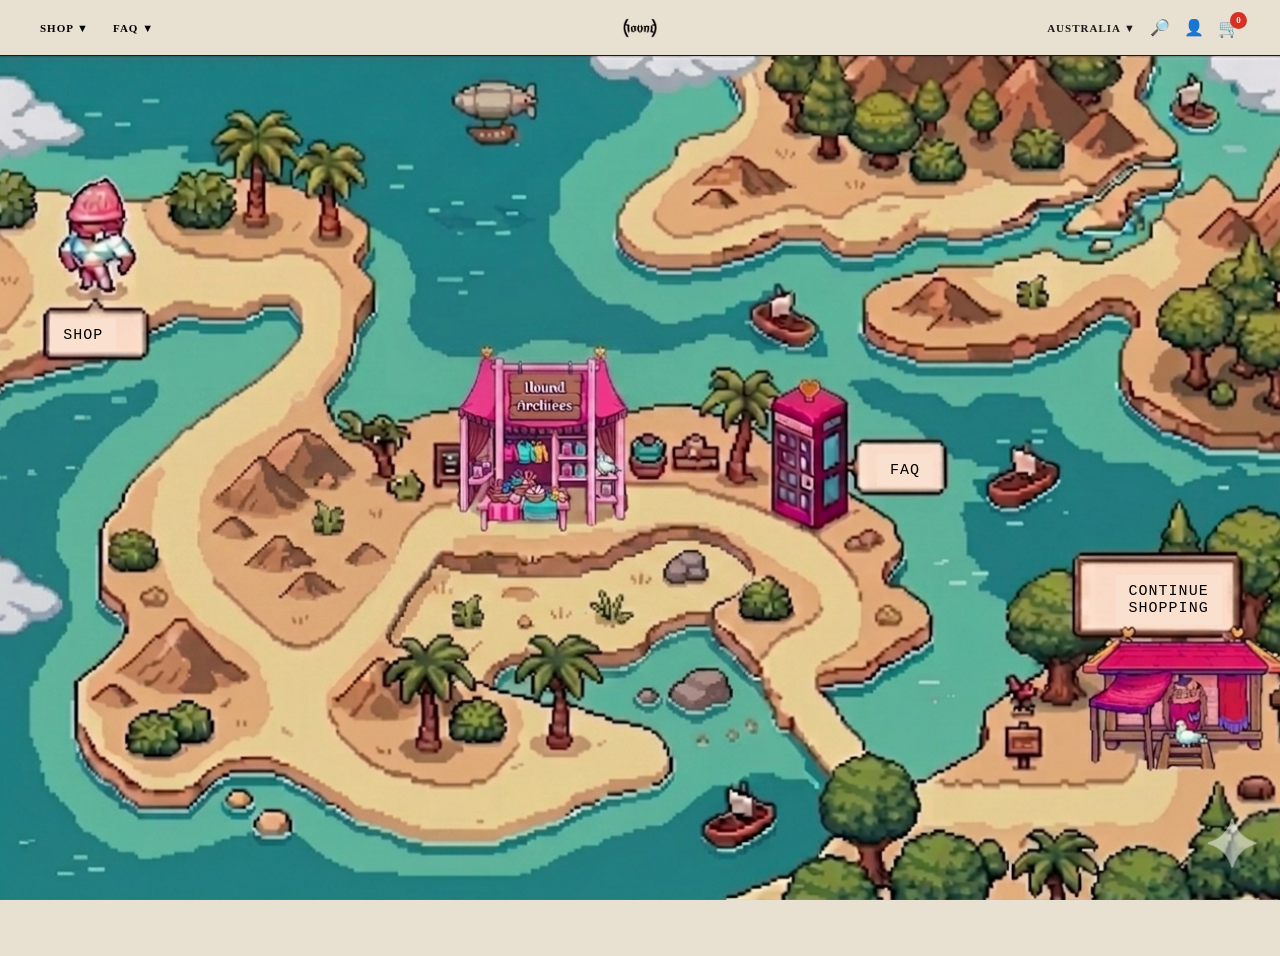
==== commit 245cef41: "remove chatbot" ====
--- a/main.html
+++ b/main.html
@@ -42,7 +42,6 @@
   <div class="hero">
     <img src="bg.png" alt="Hound World Map"/>
     <button class="hotspot" style="left:6.5%; top:33%;" onclick="goto('products')">SHOP</button>
-    <button class="hotspot" style="left:42.4%; top:33%;" onclick="goto('products')">COLLECTIONS</button>
     <button class="hotspot" style="left:70.7%; top:49%;">FAQ</button>
     <button class="hotspot" style="left: 91.3%; top:64.5%;" onclick="goto('products')">CONTINUE<br>SHOPPING</button>
   </div>
@@ -242,7 +241,7 @@
 
 
 
-  <button class="chatbot">💬</button>
+  
 
    
     <script src="script.js"></script>
--- a/style.css
+++ b/style.css
@@ -214,18 +214,18 @@
 
 /*footer*/
 
-.footer {background: var(--cream); border-top: 1.5px solid var(--dark); padding: 48px 60px 32px; display: grid; grid-template-columns: 1fr 1fr; gap: 40px;}
+.footer {font-family: monospace; background: var(--cream); border-top: 1.5px solid var(--dark); padding: 48px 60px 32px; display: grid; grid-template-columns: 1fr 1fr; gap: 40px; font-weight: 400;}
 .footer__newsletter {display: flex; flex-direction: column; gap: 14px;}
 .footer__newsletter p {font-size: 13px;}
 .newsletter-form {display: flex; border: 1.5px solid var(--dark);}
 .newsletter-form input { flex: 1; border: none; background: none; padding: 10px 14px; font-family: monospace; font-size: 13px; outline: none;}
-.newsletter-form button { background: none; border: none; border-left: 1.5px solid var(--dark); font-family: monospace; font-size: 11px; font-weight: 700; padding: 10px 18px; letter-spacing: 1px; transition: background var(--ease), color var(--ease);}
+.newsletter-form button{ background: none; border: none; border-left: 1.5px solid var(--dark); font-family: monospace; font-size: 11px; font-weight: 700; padding: 10px 18px; letter-spacing: 1px; transition: background var(--ease), color var(--ease);}
 .newsletter-form button:hover {background: var(--dark); color: var(--cream); }
 .footer__links {display: flex; flex-direction: column; gap: 10px; align-items: flex-end;}
 .footer__links-title {font-family: var(--mono-font); font-size: 11px; font-weight: 700; letter-spacing: 2px; margin-bottom: 4px; }
 .footer__links a {font-size: 13px; cursor: pointer;}
 .footer__links a:hover {text-decoration: underline;}
-.footer-copy { font-size: 11px; opacity: 0.55; padding: 20px 60px; border-top: 1px solid var(--muted); }
+.footer-copy { font-family: monospace; font-size: 11px; opacity: 0.55; padding: 20px 60px; border-top: 1px solid var(--muted); }
 
 
 /*product detail*/
@@ -234,14 +234,13 @@
 .detail__img-wrap {background: #ddd8cc; overflow: hidden; position: relative; }
 .detail__img-wrap img { width: 100%; height: 100%; object-fit: cover; transition: transform 0.4s ease;}
 .detail__img-wrap:hover img { transform: scale(1.03); }
-.tryon-label {position: absolute; bottom: 12px; left: 12px; background: rgba(0,0,0,0.72); color: #fff; font-family: monospace; font-size: 10px; font-weight: 700; padding: 5px 10px; letter-spacing: 1.5px;}
 .detail__info {padding: 48px 48px 40px; display: flex; flex-direction: column; gap: 18px; overflow-y: auto; }
 .back-btn {background: none; border: none; font-family: monospace; font-size: 11px; font-weight: 700; align-self: flex-start; letter-spacing: 1px; opacity: 0.55; transition: opacity var(--ease); }
 .back-btn:hover { opacity: 1; }
 .preorder-badge { display: inline-block; border: 1.5px solid var(--dark); font-family: monospace; font-size: 10px; font-weight: 700; padding: 4px 10px; letter-spacing: 2px; align-self: flex-start; }
 .detail__title {font-family: var(--pixel-font); font-size: 26px; line-height: 1.45; letter-spacing: 2px;}
 .detail__price {font-family: monospace; font-size: 20px; font-weight: 700; }
-.detail__desc {font-size: 13px; line-height: 1.75; font-family: monospace; font-weight: ;}
+.detail__desc {font-size: 13px; line-height: 1.75; font-family: monospace; font-weight: 500;}
 .detail__desc ul {margin-top: 8px; padding-left: 20px;}
 .detail__desc li { margin-bottom: 5px; font-size: 12px;}
 .swatch-section {display: flex; flex-direction: column; gap: 10px; }
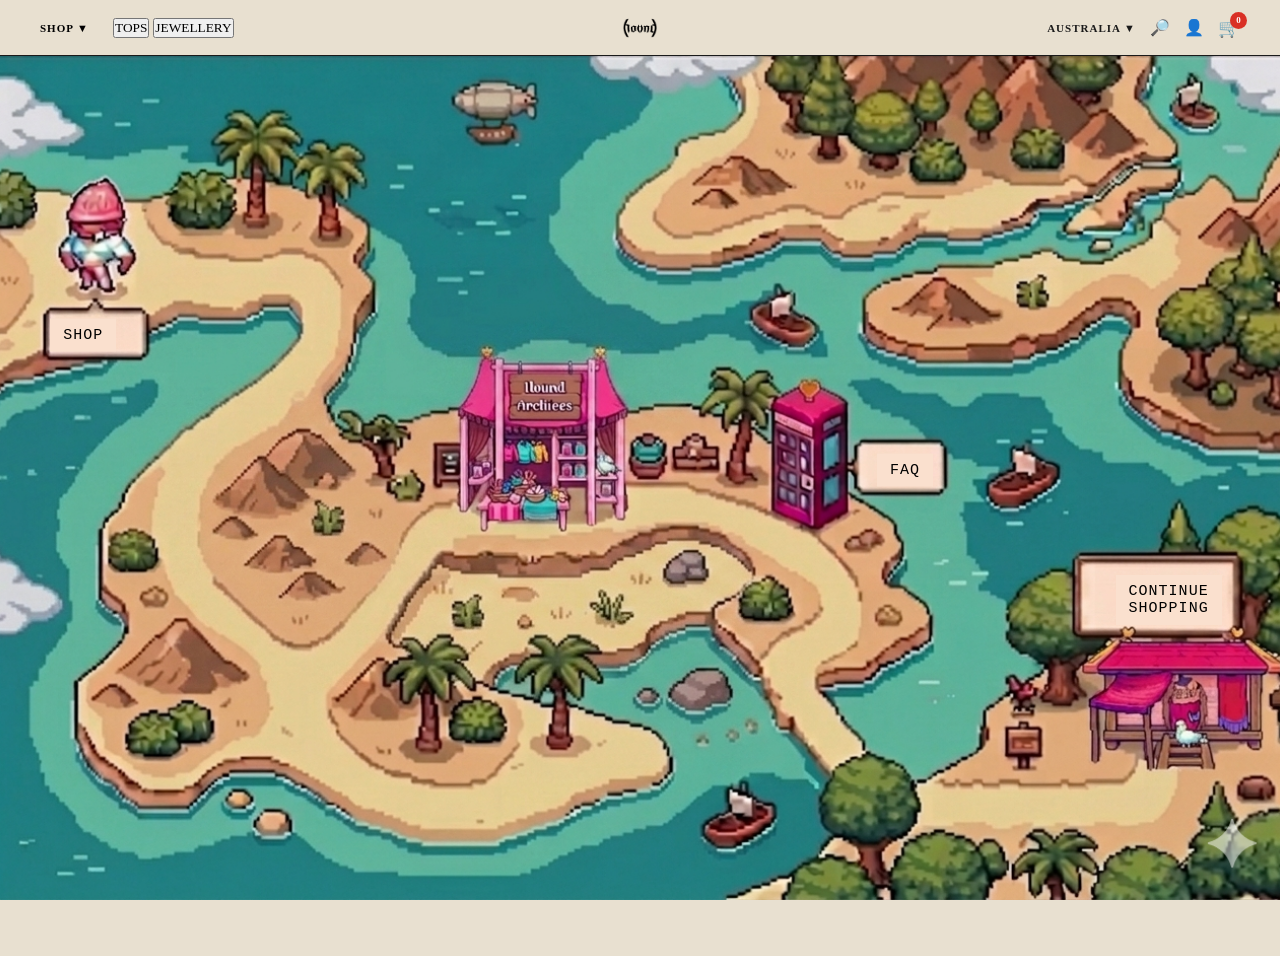
==== commit e72eba9c: "functioning filter n sort" ====
--- a/main.html
+++ b/main.html
@@ -13,7 +13,10 @@
 <nav class="nav">
   <div class="nav__left">
       <button class="nav__btn" onclick="goto('products')" >SHOP ▼</button>
-      <button class="nav__btn">FAQ ▼</button>
+      <div class="nav__dropdown-menu">
+        <button onclick="filterByCategory('tops')">TOPS</button>
+        <button onclick="filterByCategory('jewellery')">JEWELLERY</button>
+      </div>
     </div>
 
     <div class="nav__logo" onclick="goto('home')">
@@ -33,7 +36,7 @@
     </nav>
 
     <div class="search-bar" id="search-bar">
-      <input type="text" id="search-input" placeholder="SEARCH FOR..." oninput="searchProducts()" />
+      <input type="text" id="search-input" placeholder="SEARCH PRODUCTS..." oninput="handleSearch()" />
       <button onclick="toggleSearch()">✕</button>
     </div>
       
@@ -47,18 +50,66 @@
   </div>
 </main>
 
+<!--filter panel-->
+<div class="filter-overlay" id="filter-overlay" onclick="toggleFilter()"></div>
+<div class="filter-panel" id="filter-panel">
+  <div class="filter-panel__header">
+    <p class="filter-panel__title">FILTER</p>
+    <button onclick="toggleFilter()">✕</button>
+  </div>
+
+  <div class="filter-group">
+    <p class="filter-group__title">COLOUR</p>
+    <div class="filter-group__colors">
+      <button class="filter-color-btn" data-color="Onyx Black" onclick="toggleColorFilter('Onyx Black')" title="Onyx Black"> <span style="background:#232325;"></span>Onyx Black</button>
+      <button class="filter-color-btn" data-color="Moss" onclick="toggleColorFilter('Moss')" title="Moss"> <span style="background:#343526;"></span>Moss</button>
+      <button class="filter-color-btn" data-color="Maya Pink" onclick="toggleColorFilter('Maya Pink')" title="Maya Pink"><span style="background:#ffe5e7;"></span>Maya Pink</button>
+      <button class="filter-color-btn" data-color="Quartz White" onclick="toggleColorFilter('Quartz White')" title="Quartz White"> <span style="background:#ffffff; border:1px solid #ccc;"></span>Quartz White</button>
+      <button class="filter-color-btn" data-color="Brown" onclick="toggleColorFilter('Brown')" title="Brown"><span style="background:#5a4a3a;"></span>Brown</button>
+      <button class="filter-color-btn" data-color="Silver" onclick="toggleColorFilter('Silver')" title="Silver"> <span style="background:#888;"></span>Silver</button>
+    </div>
+  </div>
+
+  <div class="filter-group">
+    <p class="filter-group__title">SIZE</p>
+    <div class="filter-group__sizes">
+      <button class="filter-size-btn" data-size="XS" onclick="toggleSizeFilter('XS')">XS</button>
+      <button class="filter-size-btn" data-size="S" onclick="toggleSizeFilter('S')">S</button>
+      <button class="filter-size-btn" data-size="M" onclick="toggleSizeFilter('M')">M</button>
+      <button class="filter-size-btn" data-size="L" onclick="toggleSizeFilter('L')">L</button>
+      <button class="filter-size-btn" data-size="ONE SIZE" onclick="toggleSizeFilter('ONE SIZE')">ONE SIZE</button>
+    </div>
+  </div>
+
+  <div class="filter-panel__footer">
+    <button class="filter-clear-btn" onclick="clearFilters()">CLEAR ALL</button>
+    <button class="filter-apply-btn" onclick="toggleFilter()">APPLY FILTERS</button>
+  </div>
+</div>
   <!--product page--->
   <main class="page" id="page-products">
     <div class="products__bg">
       <p class="breadcrumb"><span onclick="goto('home')">HOME</span>/ ALL PRODUCTS</p>
       <h1 class="products__title">ALL PRODUCTS</h1>
-      <div class="products__toolbar">
-        <div class="products__toolbar-left">
-          <button class="filter-btn">FILTER ▼</button>
-          <span class="showing-count">SHOWING 7/7 PRODUCTS</span>
-    </div>
-    <button class="sort-btn">ALPHABETICALLY A-Z ▼</button>
-  </div>
+
+  <div class="products__toolbar">
+     <div class="products__toolbar-left">
+        <button class="filter-btn" onclick="toggleFilter()">FILTER ✕</button>
+        <span class="showing-count" id="showing-count">SHOWING 7/7 PRODUCTS</span>
+        </div>
+        <div class="sort-wrapper">
+        <button class="sort-btn" onclick="toggleSortDropdown()">
+        <span id="sort-btn-label">SORT ▼</span>
+        </button>
+        <div class="sort-dropdown" id="sort-dropdown">
+          <button onclick="setSort('price-low')">PRICE: LOW TO HIGH</button>
+          <button onclick="setSort('price-high')">PRICE: HIGH TO LOW</button>
+          <button onclick="setSort('default')">DEFAULT</button>
+        </div>
+      </div>
+    </div>
+
+
   <div class="product-grid" id="product-grid"></div>
 </div>
 <footer class="footer">
--- a/style.css
+++ b/style.css
@@ -139,11 +139,11 @@
 }
 
  /*--cart popup---*/
- .cart-overlay {display: none; position: fixed; inset: 0; z-index: 200; background: rgba(0,0,0,0.50);}
- .cart-overlay.open {display: flex;}
- .cart-backdrop{flex: 1; background: rgba(0,0,0,0.12);}
- .cart-drawer{width: 420px; background: #e8e0d0; display: flex;flex-direction: column; box-shadow: -6px 0 28px rgba(0,0,0,0.12); max-height: 100vh;}
-
+ .cart-overlay {display: flex; position: fixed; inset: 0; z-index: 200; background: rgba(0,0,0,0.50); pointer-events: none; opacity: 0; transition: opacity 0.3s ease;}
+ .cart-overlay.open {pointer-events: all; opacity:1;}
+ .cart-backdrop{flex: 1;}
+ .cart-drawer{width: 420px; background: #e8e0d0; display:flex; flex-direction: column; box-shadow: -6px 0 28px rgba(0,0,0,0.12); max-height: 100vh;   transform: translateX(100%); transition: transform 0.3s ease;}
+ .cart-overlay.open .cart-drawer{transform: translateX(0);}
  .cart-drawer__header{display: flex; justify-content: space-between; align-items:center; padding: 28px 28px 16px; border-bottom: 1.5px solid #fff; flex-shrink: 0;}
  .cart-drawer__title{font-size: 22px; font-weight: 600; letter-spacing: 1px;}
  .cart-drawer__close{background:none; border:none; font-size:22px; font-weight:300; transition:opacity var(--ease);}
@@ -159,13 +159,13 @@
  .cart-item__details{flex: 1; }
  .cart-item__top{display: flex; justify-content: space-between; gap: 8px;}
  .cart-item__name{ font-weight: 600; font-size: 14px; margin-bottom: 2px;}
- .cart-item__price{ font-size: 13px; font-weight: 600; white-space: nowrap; font-family: 'MyCustomFont'; }
+ .cart-item__price{ font-size: 13px; font-weight: 600; white-space: nowrap; font-family: monospace; }
  .cart-item__sub { font-size:12px; opacity: 0.65; margin-bottom:2px; }
 
  .qty-control { display: inline-flex; align-items: center; gap: 10px; border: 1px solid var(--dark); padding: 4px 10px; margin-top: 10px; }
- .qty-btn {background: none; border: none; font-size: 15px; font-family: 'MyCustomFont';  }
+ .qty-btn {background: none; border: none; font-size: 15px; font-family: monospace;  }
  .qty-btn:hover{opacity: 0.55;}
- .qty-val {font-family: 'MyCustomFont'; font-size: 13px; min-width: 18px; text-align: center; }
+ .qty-val {font-family: monospace; font-size: 13px; min-width: 18px; text-align: center; }
 
  .remove-btn { background: none; border: none; margin-left: 8px; font-size: 14px; opacity: 0.45; transition: opacity var(--ease); }
  .remove-btn:hover { opacity: 0.9; }
@@ -173,12 +173,12 @@
  .cart-drawer__footer { padding: 20px 28px 28px; border-top: 1.5px solid var(--dark); flex-shrink: 0; }
  .cart-subtotal {display:flex; justify-content:space-between; align-items:baseline; margin-bottom:6px; }
  .cart-subtotal__label { font-size: 20px; font-weight: 600; }
- .cart-subtotal__amount { font-size: 22px; font-weight: 700; font-family:'MyCustomFont';}
+ .cart-subtotal__amount { font-size: 22px; font-weight: 700; font-family:monospace;}
  .cart-tax-note{ font-size: 11px; opacity: 0.55; margin-bottom: 18px; }
  .cart-actions{display: flex; gap: 10px; }
- .btn-view-cart{flex:1; border:1.5px solid var(--dark); background:none; font-family:'MyCustomFont'; font-size:12px; font-weight:700; padding: 14px; letter-spacing: 1px; transition: background var(--ease), color var(--ease); }
+ .btn-view-cart{flex:1; border:1.5px solid var(--dark); background:none; font-family:monospace; font-size:12px; font-weight:700; padding: 14px; letter-spacing: 1px; transition: background var(--ease), color var(--ease); }
  .btn-view-cart:hover{ background: var(--dark); color:#e8e0d0; }
- .btn-checkout{ flex: 1; background: var(--dark); color: #e8e0d0; border: 1.5px solid var(--dark); font-family: 'MyCustomFont'; font-size: 12px; font-weight: 700; padding: 14px; letter-spacing: 1px; transition: opacity var(--ease); }
+ .btn-checkout{ flex: 1; background: var(--dark); color: #e8e0d0; border: 1.5px solid var(--dark); font-family: monospace; font-size: 12px; font-weight: 700; padding: 14px; letter-spacing: 1px; transition: opacity var(--ease); }
  .btn-checkout:hover{ opacity: 0.82; }
 
   /*--product page---*/
@@ -209,7 +209,7 @@
 .product-card__img { width: 100%; aspect-ratio: 3/4; object-fit: cover;} 
 .product-card__placeholder { width: 100%; aspect-ratio: 3/4; display: flex; align-items: center; justify-content: center; font-size: 11px; font-family: var(--mono-font); color: rgba(255,255,255,0.35);}
 .product-card__info {padding: 12px 16px 20px;}
-.product-card__name {font-family: var(--pixel-font); font-size: 8.5px; letter-spacing: 1px; line-height: 1.7; margin-bottom: 5px;}
+.product-card__name {font-family: monospace; font-size: 8.5px; letter-spacing: 1px; line-height: 1.7; margin-bottom: 5px;}
 .product-card__price {font-family: monospace; font-size: 12px; opacity:0.75;}
 
 /*footer*/
@@ -253,14 +253,6 @@
 .size-btn.active, .size-btn:hover { background: var(--dark); color: var(--cream); }
 .preorder-btn {background: var(--red); color: #fff; border: none; font-family: var(--pixel-font); font-size: 11px; letter-spacing: 2px; padding: 18px 36px; text-transform: uppercase; transition: opacity var(--ease); align-self: flex-start; margin-top: 4px;}
 .preorder-btn:hover {opacity: 0.88;}
-
-
-
-
-
-/*ai chatbot*/
-.chatbot-fab{position: fixed; bottom: 28px; right: 28px; width: 52px; height: 52px; background: var(--dark); color: #e8e0d0; border: none; border-radius: 50%; font-size: 20px; z-index: 150; display: flex; align-items: center; justify-content: center; box-shadow: 0 4px 18px rgba(0,0,0,0.28); transition: transform 0.2s;}
-   .chatbot-fab:hover{transform: scale(1.12);}
 
 
 /*checkout*/
@@ -296,7 +288,93 @@
    .btn-back-home{background: var(--dark); color:#e8e0d0; border: none; font-family: var(--pixel-font); font-size: 9px; padding: 16px 34px; letter-spacing: 2px; margin-top: 12px; transition: opacity var(--ease);}
    .btn-back-home:hover { opacity: 0.78; }
    
-  
-  
-   
-   
+  /* search bar */
+.search-bar {display: none; position: sticky;top: var(--nav-h); background: #e8e0d0; border-bottom: 1.5px solid var(--dark); padding: 12px 40px; z-index: 99; gap: 12px;align-items: center;}
+.search-bar.open { display: flex; }
+.search-bar input { flex: 1; border: 1.5px solid var(--dark); background: none; padding: 10px 14px; font-family: var('MyCustomFont'); font-size: 10px; letter-spacing: 1px; outline: none;}
+.search-bar button {background: none;border: none; font-size: 18px; opacity: 0.6; cursor: pointer;}
+.search-bar button:hover { opacity: 1; }
+
+/* sort*/
+.sort-wrapper { position: relative; }
+.sort-dropdown {display: none; position: absolute; right: 0; top: 100%; background: var(--cream); border: 1.5px solid var(--dark); z-index: 50; min-width: 220px;}
+.sort-dropdown.open { display: flex; flex-direction: column; }
+.sort-dropdown button { background: none; border: none; border-bottom: 1px solid var(--muted);padding: 10px 16px;font-family: var(--mono-font); font-size: 11px; font-weight: 700; letter-spacing: 1px; text-align: left; cursor: pointer;}
+.sort-dropdown button:hover { background: var(--dark); color: var(--cream); }
+
+/*filter panel*/
+.filter-overlay {display: none; position: fixed; inset: 0; background: rgba(0,0,0,0.48); z-index: 149;}
+.filter-overlay.open { display: block; }
+.filter-panel {position: fixed; top: 0; left: 0; width: 380px; height: 100vh; background: var(--cream); z-index: 150; display: flex; flex-direction: column; padding: 0; transform: translateX(-100%); transition: transform 0.3s ease; overflow-y: auto;}
+.filter-panel.open { transform: translateX(0); }
+.filter-panel__header { display: flex; justify-content: space-between; align-items: center; padding: 28px 28px 20px;border-bottom: 1.5px solid var(--dark);}
+.filter-panel__title {
+  font-family: var(--pixel-font);
+  font-size: 13px;
+  letter-spacing: 2px;
+}
+.filter-panel__header button {
+  background: none;
+  border: none;
+  font-size: 20px;
+  cursor: pointer;
+  opacity: 0.6;
+}
+.filter-panel__header button:hover { opacity: 1; }
+
+.filter-group {
+  padding: 24px 28px;
+  border-bottom: 1px solid var(--muted);
+}
+.filter-group__title {
+  font-family: var(--mono-font);
+  font-size: 10px;
+  font-weight: 700;
+  letter-spacing: 2px;
+  margin-bottom: 16px;
+}
+.filter-group__colors { display: grid; grid-template-columns: 1fr 1fr; gap: 10px;}
+.filter-color-btn {align-items: center; gap: 10px; background: none; border: none; font-family: monospace;
+  font-size: 10px;
+  font-weight: 700;
+  letter-spacing: 1px;
+  cursor: pointer;
+  padding: 4px 0;
+  text-align: left;
+  transition: opacity var(--ease);
+  display: flex;
+}
+.filter-color-btn span { width: 20px; height: 20px; flex-shrink: 0; display: block; border: 1.5px solid transparent;}
+.filter-color-btn.active span, .filter-color-btn:hover span { border-color: var(--dark); outline: 2px solid var(--dark); outline-offset: 1px;}
+
+/* size buttons */
+.filter-group__sizes { display: flex; gap: 8px; flex-wrap: wrap; }
+.filter-size-btn { border: 1.5px solid var(--dark); background: none;font-family: var(--mono-font);font-size: 11px;font-weight: 700;
+  padding: 8px 16px;
+  letter-spacing: 1px;
+  cursor: pointer;
+  transition: background var(--ease), color var(--ease);
+}
+.filter-size-btn.active,
+.filter-size-btn:hover { background: var(--dark); color: var(--cream); }
+
+/* footer buttons */
+.filter-panel__footer {display: flex; flex-direction: column; gap: 10px; padding: 24px 28px; margin-top: auto; border-top: 1.5px solid var(--dark);}
+.filter-apply-btn {background: var(--dark);color: var(--cream);border: none;font-family: monospace;font-size: 12px; font-weight: 700;padding: 14px;
+  cursor: pointer;
+  letter-spacing: 2px;
+  transition: opacity var(--ease);
+}
+.filter-apply-btn:hover { opacity: 0.82; }
+.filter-clear-btn {
+  background: none;
+  border: 1.5px solid var(--dark);
+  font-family: monospace;
+  font-size: 12px;
+  font-weight: 700;
+  padding: 14px;
+  cursor: pointer;
+  letter-spacing: 2px;
+  transition: background var(--ease), color var(--ease);
+}
+.filter-clear-btn:hover { background: var(--dark); color: var(--cream); }
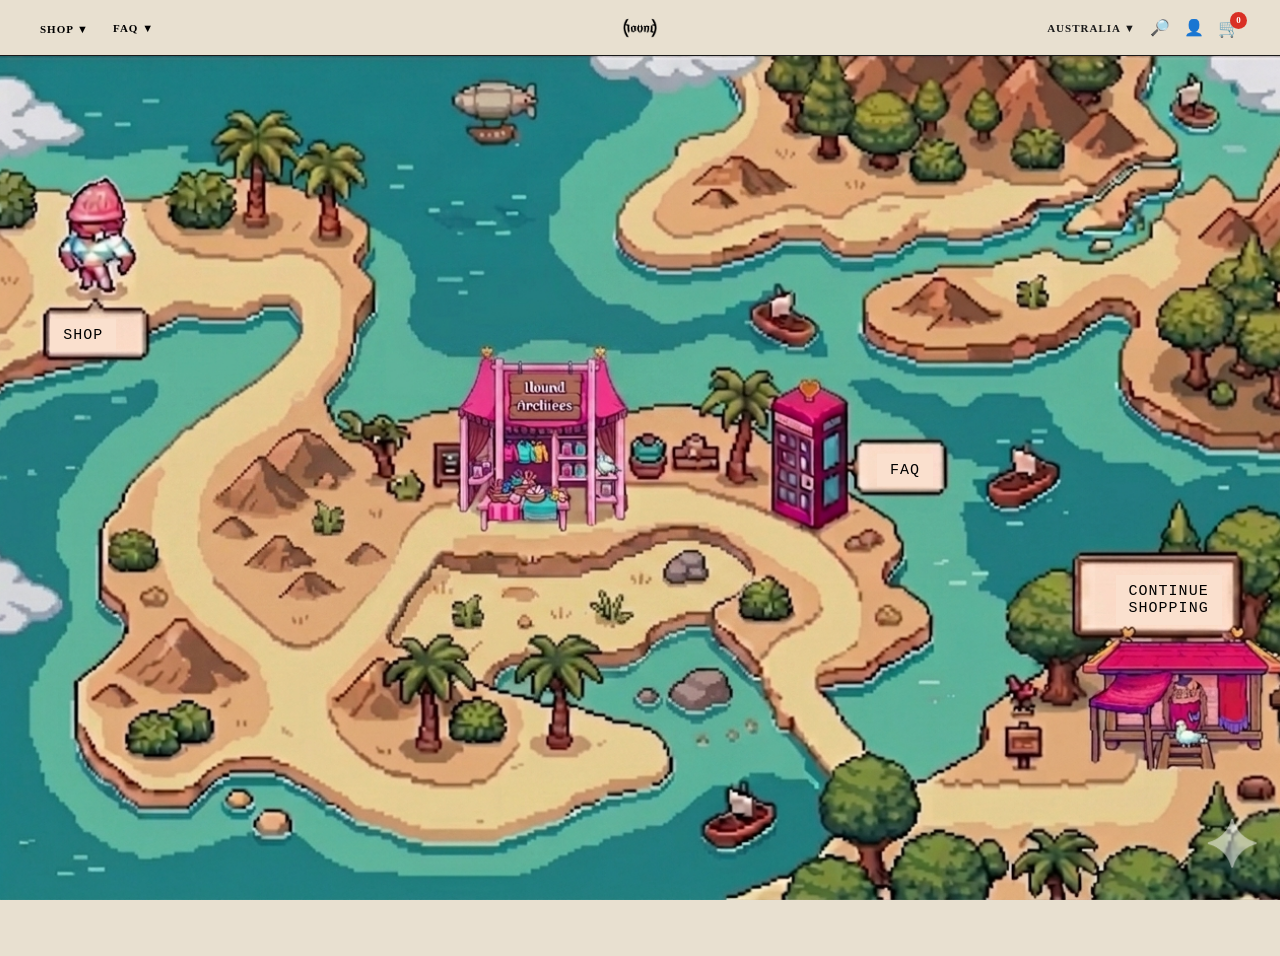
==== commit 44e15402: "mobile view, css checkout done" ====
--- a/main.html
+++ b/main.html
@@ -2,9 +2,8 @@
 <html lang="en">
 <head>
     <meta charset="UTF-8">
+    <meta name="viewport" content="width=device-width, initial-scale=1.0">
     <title>Hound</title>
-
-  
     <link rel="stylesheet" href="style.css">
 </head>
 <body>
@@ -12,18 +11,19 @@
 <!--nav--->
 <nav class="nav">
   <div class="nav__left">
-      <button class="nav__btn" onclick="goto('products')" >SHOP ▼</button>
+
+    <div class="nav__dropdown">
+      <button class="nav__btn" >SHOP ▼</button>
       <div class="nav__dropdown-menu">
         <button onclick="filterByCategory('tops')">TOPS</button>
         <button onclick="filterByCategory('jewellery')">JEWELLERY</button>
       </div>
     </div>
-
+    <button class="nav__btn">FAQ ▼</button>
+  </div>
     <div class="nav__logo" onclick="goto('home')">
       <img src="logo.png" alt="Hound" />
     </div>
-  
-  
     
     <div class="nav__right">
           <span class="nav__country">AUSTRALIA ▼</span>
@@ -44,9 +44,11 @@
 <main class="page active" id="page-home">
   <div class="hero">
     <img src="bg.png" alt="Hound World Map"/>
-    <button class="hotspot" style="left:6.5%; top:33%;" onclick="goto('products')">SHOP</button>
-    <button class="hotspot" style="left:70.7%; top:49%;">FAQ</button>
-    <button class="hotspot" style="left: 91.3%; top:64.5%;" onclick="goto('products')">CONTINUE<br>SHOPPING</button>
+    <img class="hero__img--mobile" src="mobile.png" alt="Hound World Map"/>
+    <button class="hotspot hotspot--shop" onclick="goto('products')">SHOP</button>
+    <button class="hotspot hotspot--faq">FAQ</button>
+    <button class="hotspot hotspot--continue" onclick="goto('products')">CONTINUE<br>SHOPPING</button>
+
   </div>
 </main>
 
@@ -55,7 +57,7 @@
 <div class="filter-panel" id="filter-panel">
   <div class="filter-panel__header">
     <p class="filter-panel__title">FILTER</p>
-    <button onclick="toggleFilter()">✕</button>
+    <button onclick="toggleFilter()">x</button>
   </div>
 
   <div class="filter-group">
@@ -94,11 +96,11 @@
 
   <div class="products__toolbar">
      <div class="products__toolbar-left">
-        <button class="filter-btn" onclick="toggleFilter()">FILTER ✕</button>
+        <button class="filter-btn" onclick="toggleFilter()">FILTER</button>
         <span class="showing-count" id="showing-count">SHOWING 7/7 PRODUCTS</span>
         </div>
         <div class="sort-wrapper">
-        <button class="sort-btn" onclick="toggleSortDropdown()">
+        <button class="sort-btn">
         <span id="sort-btn-label">SORT ▼</span>
         </button>
         <div class="sort-dropdown" id="sort-dropdown">
@@ -161,7 +163,7 @@
         <div class="form-row">
         <div class="form-field">
         <label>Email</label>
-        <input type="email" placeholder="hound@gmail.com" />
+        <input type="email" id="checkout-email" placeholder="hound@gmail.com" />
         </div>
       </div>
     </div>
@@ -190,7 +192,9 @@
         </div>
         <div class="form-field">
         <label>Postcode</label>
-        <input type="text" />
+        <input type="text" 
+        maxlength="4"
+        oninput="this.value = this.value.replace(/[^0-9]/g, '')" />
       </div>
     </div>
   </div>
@@ -199,17 +203,26 @@
         <div class="form-row">
         <div class="form-field">
         <label>Card number</label>
-        <input type="text" placeholder="1234 5678 9012 3456" />
+        <input type="text" placeholder="1234 5678 9012 3456" 
+        oninput="this.value=this.value.replace(/[^0-9\s]/g,'')" maxlength="19" />
         </div>
       </div>
         <div class="form-row">
         <div class="form-field">
         <label>Expiry</label>
-        <input type="text" placeholder="MM / YY" />
+        <input type="text" placeholder="MM / YY"
+        maxlength="7"
+        oninput="
+        this.value = this.value.replace(/[^0-9]/g, '');
+        if(this.value.length > 2) {
+        this.value = this.value.slice(0,2) + ' / ' + this.value.slice(2);
+        }
+        " />
         </div>
         <div class="form-field">
         <label>CVV</label>
-        <input type="text" placeholder="123" />
+        <input type="text" placeholder="123" 
+        oninput="this.value=this.value.replace(/[^0-9]/g,'')" maxlength="4" />
         </div>
       </div>
     </div>
@@ -227,7 +240,7 @@
       </div>
       <div class="summary-row">
         <span>Shipping</span>
-          <span>Free</span>
+        <span id="summary-shipping">Free</span>
         </div>
       <div class="summary-row summary-row--total">
       <span>Total</span>
@@ -239,14 +252,20 @@
 </main>
 
 <!--product page confrim--->
-  <main class="page" id="page-confirm">
-    <div class="confirm-wrap">
-      <h1 class="confirm_title">ORDER<br>CONFIRMED!</h1>
-      <p class="confirm__sub"> Order #12378617263 - Confirmed </p>
-      <button class="btn-back-order" onclick="goto('order')">Go To Your Order</button>
-</div>
+ <main class="page" id="page-confirm">
+  <div class="confirm__wrap">
+    <h1 class="confirm__title">ORDER<br>CONFIRMED!</h1>
+    <p class="confirm__sub">Order #12378617263 — Confirmed</p>
+    <div class="confirm__items" id="confirm-items"></div>
+
+    <div class="confirm__total">
+    <span>Total</span>
+    <span id="confirm-total"></span>
+    </div>
+    <p class="confirm__email">Order confirmation sent to <span id="confirm-email"></span></p>
+    <button class="btn-back-home" onclick="goto('home')">BACK TO HOME</button>
+  </div>
 </main>
-
   <!--half cart--->
   <div class="cart-overlay" id="cart-overlay">
     <div class="cart-backdrop" onclick="closeCartDrawer()"></div>
@@ -256,26 +275,26 @@
       <button class="cart-drawer__close" onclick="closeCartDrawer()">x</button>
       </div>
       <div class="cart-drawer__shipping">
-      Spend $2.00 AUD more for free shipping
-      <div class="shipping-bar"><div class="shipping-bar-fill"></div>
-    </div>
-  </div>
+      <span id="shipping-msg">Spend $200.00 AUD more for free shipping</span>
+       <div class="shipping-bar">
+        <div class="shipping-bar-fill" id="shipping-bar-fill"></div>
+        </div>
+      </div>
       <div class="cart-drawer__items" id="cart-items"></div>
       <div class="cart-drawer__footer">
       <div class="cart-subtotal">
       <span class="cart-subtotal__label">Subtotal</span>
       <span class="cart-subtotal__amount" id="cart-total">...</span>
+    </div>
       <p class="cart-tax-note">Taxes included. Shipping calculated at checkout.</p>
-    </div>
       <div class="cart-actions">
         <button class="btn-view-cart" onclick="closeCartDrawer()">VIEW CART</button>
-      
         <button class="btn-checkout" onclick="goToCheckout()">CHECKOUT</button>
-
           </div>
       </div>
     </div>
-</div>
+  </div>
+   
 
 
 
--- a/style.css
+++ b/style.css
@@ -69,6 +69,13 @@
 }
 
 /*--nav---*/
+.nav--checkout .nav__left,
+.nav--checkout .nav__country,
+.nav__icon-search,
+.nav--checkout .nav__icon {
+  display: none;
+}
+
 .nav{
 display: grid;
 grid-template-columns: 1fr auto 1fr;
@@ -139,11 +146,13 @@
 }
 
  /*--cart popup---*/
- .cart-overlay {display: flex; position: fixed; inset: 0; z-index: 200; background: rgba(0,0,0,0.50); pointer-events: none; opacity: 0; transition: opacity 0.3s ease;}
+ .cart-overlay {position: fixed; inset: 0; z-index: 200; display: flex; justify-content: flex-end; pointer-events: none; opacity: 0; transition: opacity 0.3s ease;}
  .cart-overlay.open {pointer-events: all; opacity:1;}
- .cart-backdrop{flex: 1;}
- .cart-drawer{width: 420px; background: #e8e0d0; display:flex; flex-direction: column; box-shadow: -6px 0 28px rgba(0,0,0,0.12); max-height: 100vh;   transform: translateX(100%); transition: transform 0.3s ease;}
- .cart-overlay.open .cart-drawer{transform: translateX(0);}
+ .cart-backdrop{flex: 1;  background: rgba(0,0,0,0.48);}
+ .cart-drawer{ font-family: monospace !important; width: 420px; background: #e8e0d0; display:flex; flex-direction: column; box-shadow: -6px 0 28px rgba(0,0,0,0.12); max-height: 100vh; transform: translateX(100%); transition: transform 0.3s ease;color: #1a1a1a;}
+ .cart-drawer__items p {font-family: monospace; font-size: 11px; letter-spacing: 2px; opacity: 0.4; text-align: center;}
+ .cart-drawer__items li * {text-align: left !important; font-family: monospace !important;}
+ .cart-overlay.open .cart-drawer { transform: translateX(0); }
  .cart-drawer__header{display: flex; justify-content: space-between; align-items:center; padding: 28px 28px 16px; border-bottom: 1.5px solid #fff; flex-shrink: 0;}
  .cart-drawer__title{font-size: 22px; font-weight: 600; letter-spacing: 1px;}
  .cart-drawer__close{background:none; border:none; font-size:22px; font-weight:300; transition:opacity var(--ease);}
@@ -151,16 +160,16 @@
  .cart-drawer__shipping { padding: 10px 28px; font-size: 12px; border-bottom: 1px solid var(--muted); flex-shrink: 0; }
 
  .shipping-bar {width: 100%; height: 3px; background: #ccc; margin-top: 7px; border-radius: 2px; overflow: hidden; }
- .shipping-bar-fill{background: var(--dark); width: 97%; border-radius: 2px; }
+ .shipping-bar-fill {height: 100%; border-radius: 2px; width: 0%; transition: width 0.4s ease;}
 
  .cart-drawer__items { flex: 1; overflow-y: auto; padding: 16px 28px; display: flex; flex-direction: column; gap: 22px; }
  .cart-item { display: flex; gap: 14px; }
  .cart-item__swatch {width: 72px; height: 88px; flex-shrink: 0;}
  .cart-item__details{flex: 1; }
  .cart-item__top{display: flex; justify-content: space-between; gap: 8px;}
- .cart-item__name{ font-weight: 600; font-size: 14px; margin-bottom: 2px;}
- .cart-item__price{ font-size: 13px; font-weight: 600; white-space: nowrap; font-family: monospace; }
- .cart-item__sub { font-size:12px; opacity: 0.65; margin-bottom:2px; }
+ .cart-item__name{ font-weight: 600; font-size: 14px; margin-bottom: 2px; color: #1a1a1a; text-align: left;}
+ .cart-item__price{ font-size: 13px; font-weight: 600; white-space: nowrap; font-family: monospace; color: #1a1a1a; }
+ .cart-item__sub { font-size:12px; opacity: 0.65; margin-bottom:2px; color: #1a1a1a; text-align: left; }
 
  .qty-control { display: inline-flex; align-items: center; gap: 10px; border: 1px solid var(--dark); padding: 4px 10px; margin-top: 10px; }
  .qty-btn {background: none; border: none; font-size: 15px; font-family: monospace;  }
@@ -197,10 +206,10 @@
 .products__toolbar{display: flex; justify-content: space-between; align-items: center; border-top: 1.5px solid #fff; padding: 8px ; margin-top: -10px;}
 .products__toolbar-left{display: flex; gap: 16px; align-items: center;}
 .showing-count{font-size:11px; font-family: monospace; opacity:0.6;}
-.filter-btn { font-family: monospace; font-size: 11px; font-weight: 700; border: 1.5px; background: none; padding: 6px 14px; letter-spacing: 1px; color:#fff;}
+.filter-btn { font-family: monospace; font-size: 11px; font-weight: 700; border: 1.5px #fff !important; background: none; padding: 6px 14px; letter-spacing: 1px; color:#fff;}
 .filter-btn:hover {background: var(--dark); color: #e8e0d0;}
 
-.sort-btn { font-family: monospace; font-size: 11px; font-weight: 700; background: none; border: none; letter-spacing: 1px; color:#fff}
+.sort-btn { font-family: monospace; font-size: 11px; font-weight: 700; background: none;  border: 1.5px #fff !important; letter-spacing: 1px; color:#fff}
 
 .product-grid {display:grid; grid-template-columns: repeat(4, 1fr); padding: 30px 60px 0; column-gap:40px; row-gap:30px; }
 .product-card {border-right: 1px solid var(--muted); cursor: pointer; transition: opacity var(--ease);}
@@ -219,7 +228,7 @@
 .footer__newsletter p {font-size: 13px;}
 .newsletter-form {display: flex; border: 1.5px solid var(--dark);}
 .newsletter-form input { flex: 1; border: none; background: none; padding: 10px 14px; font-family: monospace; font-size: 13px; outline: none;}
-.newsletter-form button{ background: none; border: none; border-left: 1.5px solid var(--dark); font-family: monospace; font-size: 11px; font-weight: 700; padding: 10px 18px; letter-spacing: 1px; transition: background var(--ease), color var(--ease);}
+.newsletter-form button{background: none; border: none; border-left: 1.5px solid var(--dark); font-family: monospace; font-size: 11px; font-weight: 700; padding: 10px 18px; letter-spacing: 1px; transition: background var(--ease), color var(--ease);}
 .newsletter-form button:hover {background: var(--dark); color: var(--cream); }
 .footer__links {display: flex; flex-direction: column; gap: 10px; align-items: flex-end;}
 .footer__links-title {font-family: var(--mono-font); font-size: 11px; font-weight: 700; letter-spacing: 2px; margin-bottom: 4px; }
@@ -268,7 +277,7 @@
    .form-field input:focus {border-color: #555;}
    .btn-pay { background: var(--dark); color: #e8e0d0; border: none; font-family: var(--pixel-font); font-size: 10px; letter-spacing: 2px; padding: 18px 42px; margin-top: 10px; transition: opacity var(--ease); }
    .btn-pay:hover{opacity: 0.82;}
-   .checkout__summary-side {padding: 48px 40px; background: #ddd8cc; overflow-y: auto; }
+   .checkout__summary-side {padding: 48px 40px; background: #ddd8cc; overflow-y: auto; font-family: monospace;}
    .summary-section-title { font-family: var(--mono-font); font-size: 11px; font-weight: 700; letter-spacing: 2px; margin-bottom: 22px; text-transform: uppercase; }
    .summary-item{display: flex; gap: 12px; margin-bottom: 18px; padding-bottom: 18px; border-bottom: 1px solid rgba(0,0,0,0.1); }
    .summary-item__img{width: 64px; height: 80px; flex-shrink: 0; position: relative; }
@@ -284,9 +293,20 @@
    /*confirm*/
    .confirm__wrap { flex: 1; display: flex; align-items: center; justify-content: center; flex-direction: column; gap: 24px; padding: 80px 40px; text-align: center; }
    .confirm__title{ font-family: 'MyCustomFont'; font-size: 22px; letter-spacing: 3px; line-height: 1.65; }
-   .confirm__sub{font-size: 14px; line-height: 1.8; max-width: 400px; opacity: 0.7; }
-   .btn-back-home{background: var(--dark); color:#e8e0d0; border: none; font-family: var(--pixel-font); font-size: 9px; padding: 16px 34px; letter-spacing: 2px; margin-top: 12px; transition: opacity var(--ease);}
-   .btn-back-home:hover { opacity: 0.78; }
+   .confirm__sub{font-size: 14px; line-height: 1.8; max-width: 400px; opacity: 0.7; font-family: monospace;}
+   .confirm__items {width: 100%; max-width: 400px; display: flex; flex-direction: column; gap: 12px; margin-top: 8px;}
+  .confirm__item { display: flex; align-items: center; gap: 12px; text-align: left; font-family: monospace; font-size: 11px;}
+  .confirm__item img { width: 48px; height: 60px; object-fit: cover; flex-shrink: 0; position: relative;}
+  .confirm__item-badge{ position: absolute;  margin-left: -12px;margin-top: -8px;width: 18px;height: 18px;background: var(--dark); color: var(--cream); border-radius: 50%; font-size: 9px;
+  display: flex;align-items: center; justify-content: center; font-family: monospace;}
+  .confirm__item-details{flex: 1; }
+  .confirm__item-name {font-weight: 700; font-size: 11px; letter-spacing: 1px; }
+  .confirm__item-sub {opacity: 0.6; font-size: 10px; }
+  .confirm__item-price {font-weight: 700; white-space: nowrap;}
+  .confirm__total { width: 100%;max-width: 400px; display: flex; justify-content: space-between; font-family: monospace; font-size: 16px; font-weight: 700; border-top: 1.5px solid var(--dark); padding-top: 12px; margin-top: 4px;}
+  .confirm__email {font-family: monospace;font-size: 12px;opacity: 0.6;margin-top: 4px;}
+  .btn-back-home{background: var(--dark); color:#e8e0d0; border: none; font-family: var(--pixel-font); font-size: 9px; padding: 16px 34px; letter-spacing: 2px; margin-top: 12px; transition: opacity var(--ease);}
+  .btn-back-home:hover { opacity: 0.78; }
    
   /* search bar */
 .search-bar {display: none; position: sticky;top: var(--nav-h); background: #e8e0d0; border-bottom: 1.5px solid var(--dark); padding: 12px 40px; z-index: 99; gap: 12px;align-items: center;}
@@ -297,7 +317,8 @@
 
 /* sort*/
 .sort-wrapper { position: relative; }
-.sort-dropdown {display: none; position: absolute; right: 0; top: 100%; background: var(--cream); border: 1.5px solid var(--dark); z-index: 50; min-width: 220px;}
+.sort-dropdown {display: none; position: absolute; right: 0; top: 100%; background: var(--cream); border: 1.5px solid var(--dark); z-index: 50; min-width: 220px; flex-direction: column;}
+.sort-wrapper:hover .sort-dropdown { display: flex; }
 .sort-dropdown.open { display: flex; flex-direction: column; }
 .sort-dropdown button { background: none; border: none; border-bottom: 1px solid var(--muted);padding: 10px 16px;font-family: var(--mono-font); font-size: 11px; font-weight: 700; letter-spacing: 1px; text-align: left; cursor: pointer;}
 .sort-dropdown button:hover { background: var(--dark); color: var(--cream); }
@@ -337,8 +358,8 @@
 .filter-color-btn {align-items: center; gap: 10px; background: none; border: none; font-family: monospace;
   font-size: 10px;
   font-weight: 700;
-  letter-spacing: 1px;
-  cursor: pointer;
+  letter-spacing:1px;
+  cursor:pointer;
   padding: 4px 0;
   text-align: left;
   transition: opacity var(--ease);
@@ -377,4 +398,98 @@
   letter-spacing: 2px;
   transition: background var(--ease), color var(--ease);
 }
-.filter-clear-btn:hover { background: var(--dark); color: var(--cream); }+.filter-clear-btn:hover { background: var(--dark); color: var(--cream); }
+
+/*shop dropdown */
+.nav__dropdown { position: relative; }
+.nav__dropdown-menu {
+  display: none;
+  position: absolute;
+  top: 100%;
+  left: 0;
+  background: var(--cream);
+  border: 1.5px solid var(--dark);
+  min-width: 160px;
+  z-index: 200;
+  flex-direction: column;
+}
+.nav__dropdown:hover .nav__dropdown-menu { display: flex; }
+.nav__dropdown-menu button {
+  background: none;
+  border: none;
+  border-bottom: 1px solid var(--muted);
+  padding: 10px 16px;
+  font-family: 'MyCustomFont';
+  font-size: 10px;
+  font-weight: 700;
+  letter-spacing: 1px;
+  text-align: left;
+  cursor: pointer;
+}
+.nav__dropdown-menu button:hover { background: var(--dark); color: var(--cream); }
+
+
+/*mobile */
+.hero__img--mobile { display: none; }
+.hero__img--desktop { display: block; }
+.hotspot--shop     { left: 6.5%;  top: 33%; }
+.hotspot--faq      { left: 70.7%; top: 49%; }
+.hotspot--continue { left: 91.3%; top: 64.5%; }
+
+@media (max-width: 430px) {
+  :root { --nav-h: 48px; }
+
+  .hero__img--desktop{display: none;}
+  .hero__img--mobile { display: block; }
+
+  .hotspot--shop{ left: 15%;  top: 18%; }
+  .hotspot--faq{ left: 48.5%;  top: 32.5%; }
+  .hotspot--continue{ left: 83%;  top: 73.5%; }
+
+  .nav {padding: 0 16px; height: 48px; }
+  .nav__logo img {height: 36px;}
+  .nav__country {display: none;}
+  .hero {height: calc(100vh - 48px);}
+  .hotspot {font-size: 9px; padding: 5px 8px; }
+
+  .products__bg { padding: 16px 0 0; }
+  .breadcrumb { padding: 0 12px; }
+  .products__title { padding: 0 12px; font-size: 18px; }
+  .products__toolbar { flex-direction: row; padding: 8px 12px; }
+  .products__toolbar-left { flex: 1; }
+  .sort-wrapper { flex: 1; }
+  .showing-count { display: none; }
+  .filter-btn { border: 1.5px solid #fff !important; padding: 8px 16px; flex: 1; text-align: center; }
+  .sort-btn { border: 1.5px solid #fff !important; padding: 8px 16px; flex: 1; text-align: center; }
+
+  .product-grid {
+    grid-template-columns: repeat(2, 1fr) !important;
+    padding: 16px 12px 0 !important;
+    column-gap: 10px !important;
+    row-gap: 16px !important;
+  }
+  .product-card:nth-child(4n) { border-right: 1px solid var(--muted); }
+  .product-card:nth-child(2n) { border-right: none; }
+
+  .detail__layout {grid-template-columns: 1fr; }
+  .detail__images {grid-template-columns: 1fr 1fr; min-height: 300px; }
+  .detail__info {padding: 24px 20px; }
+  .detail__title { font-size: 16px; }
+
+  .cart-drawer {width: 100vw; }
+  .filter-panel {width: 100vw; }
+
+  .checkout__layout { grid-template-columns: 1fr; }
+  .checkout__form-side { padding: 24px 20px; }
+  .checkout__summary-side { padding: 24px 20px; border-left: none; border-top: 1.5px solid var(--dark); }
+
+  .footer {grid-template-columns: 1fr; padding: 32px 20px; gap: 24px; }
+  .footer__links{ align-items: flex-start; }
+  .footer-copy { padding: 16px 20px; }
+
+  .confirm__wrap{ padding: 40px 20px; }
+  .confirm__title { font-size: 16px; }
+
+  .search-bar{padding: 10px 16px;}
+  .sort-dropdown {min-width: 180px;}
+}
